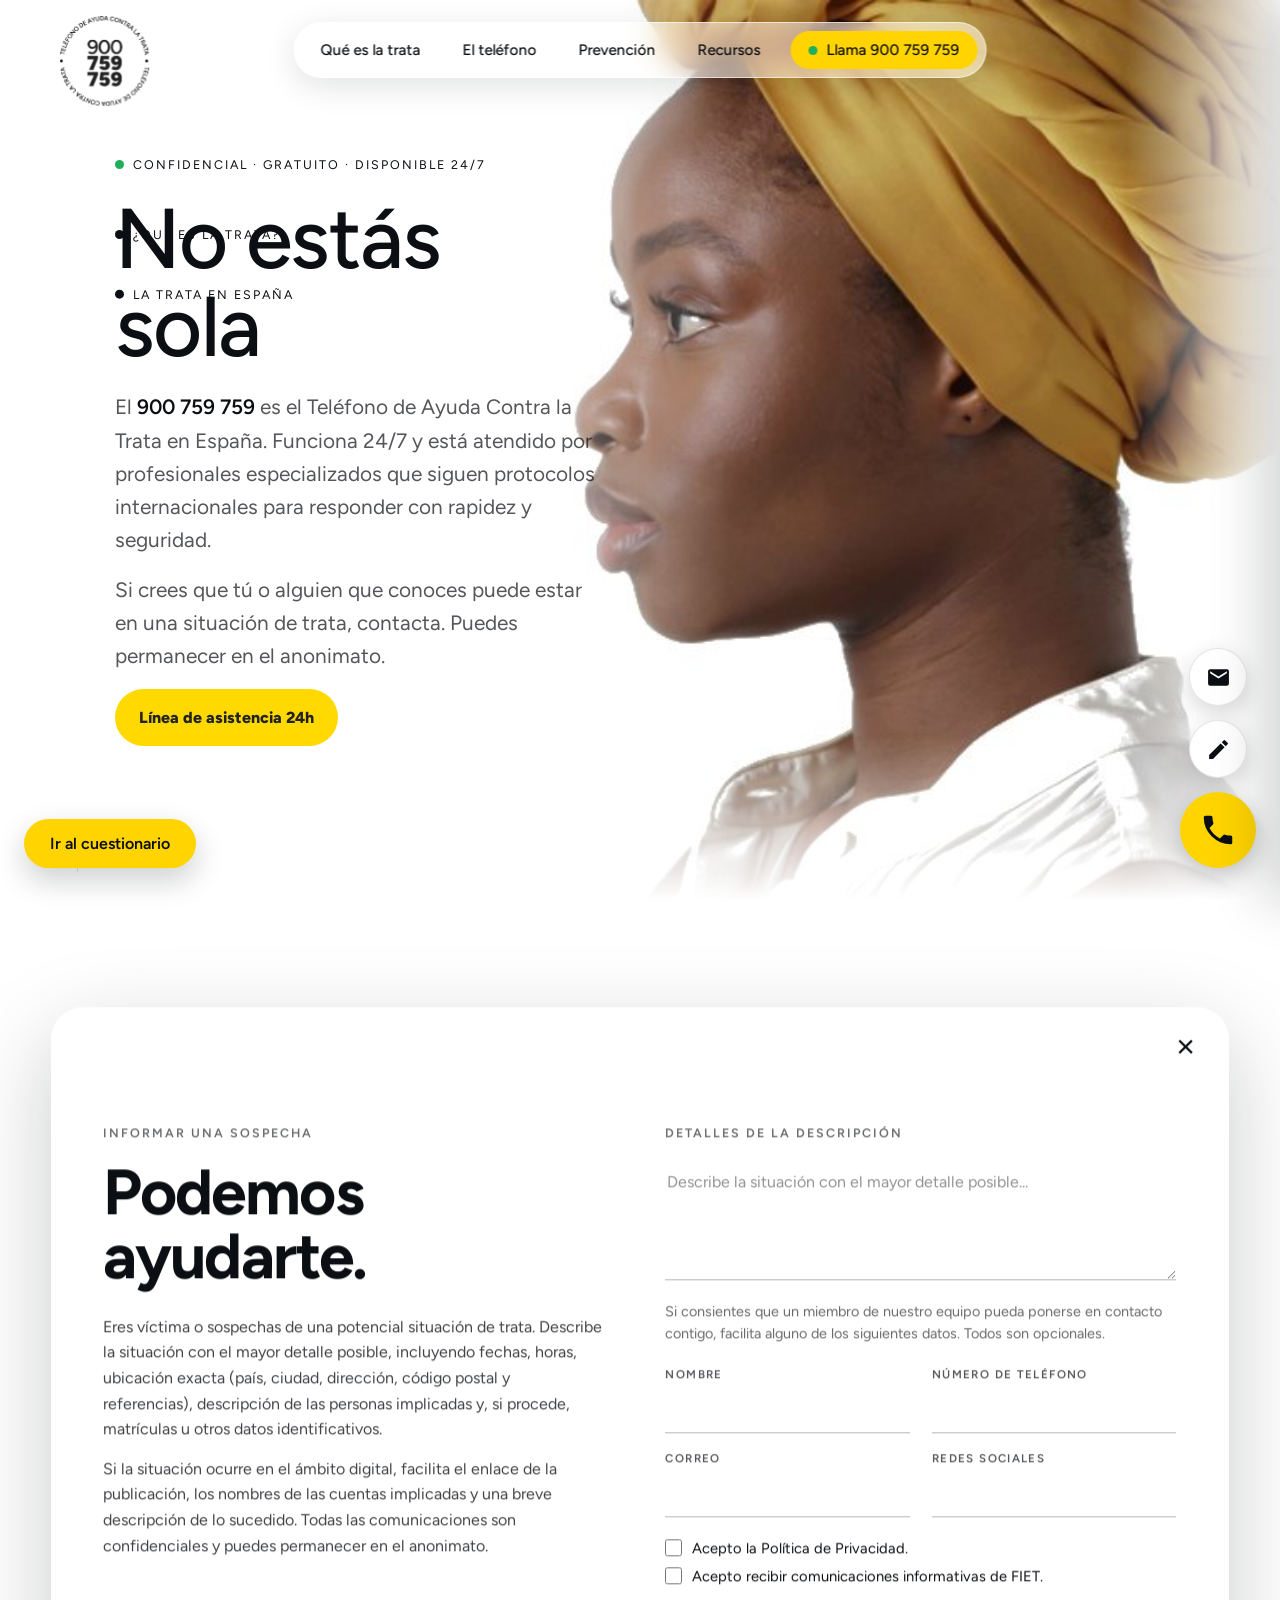
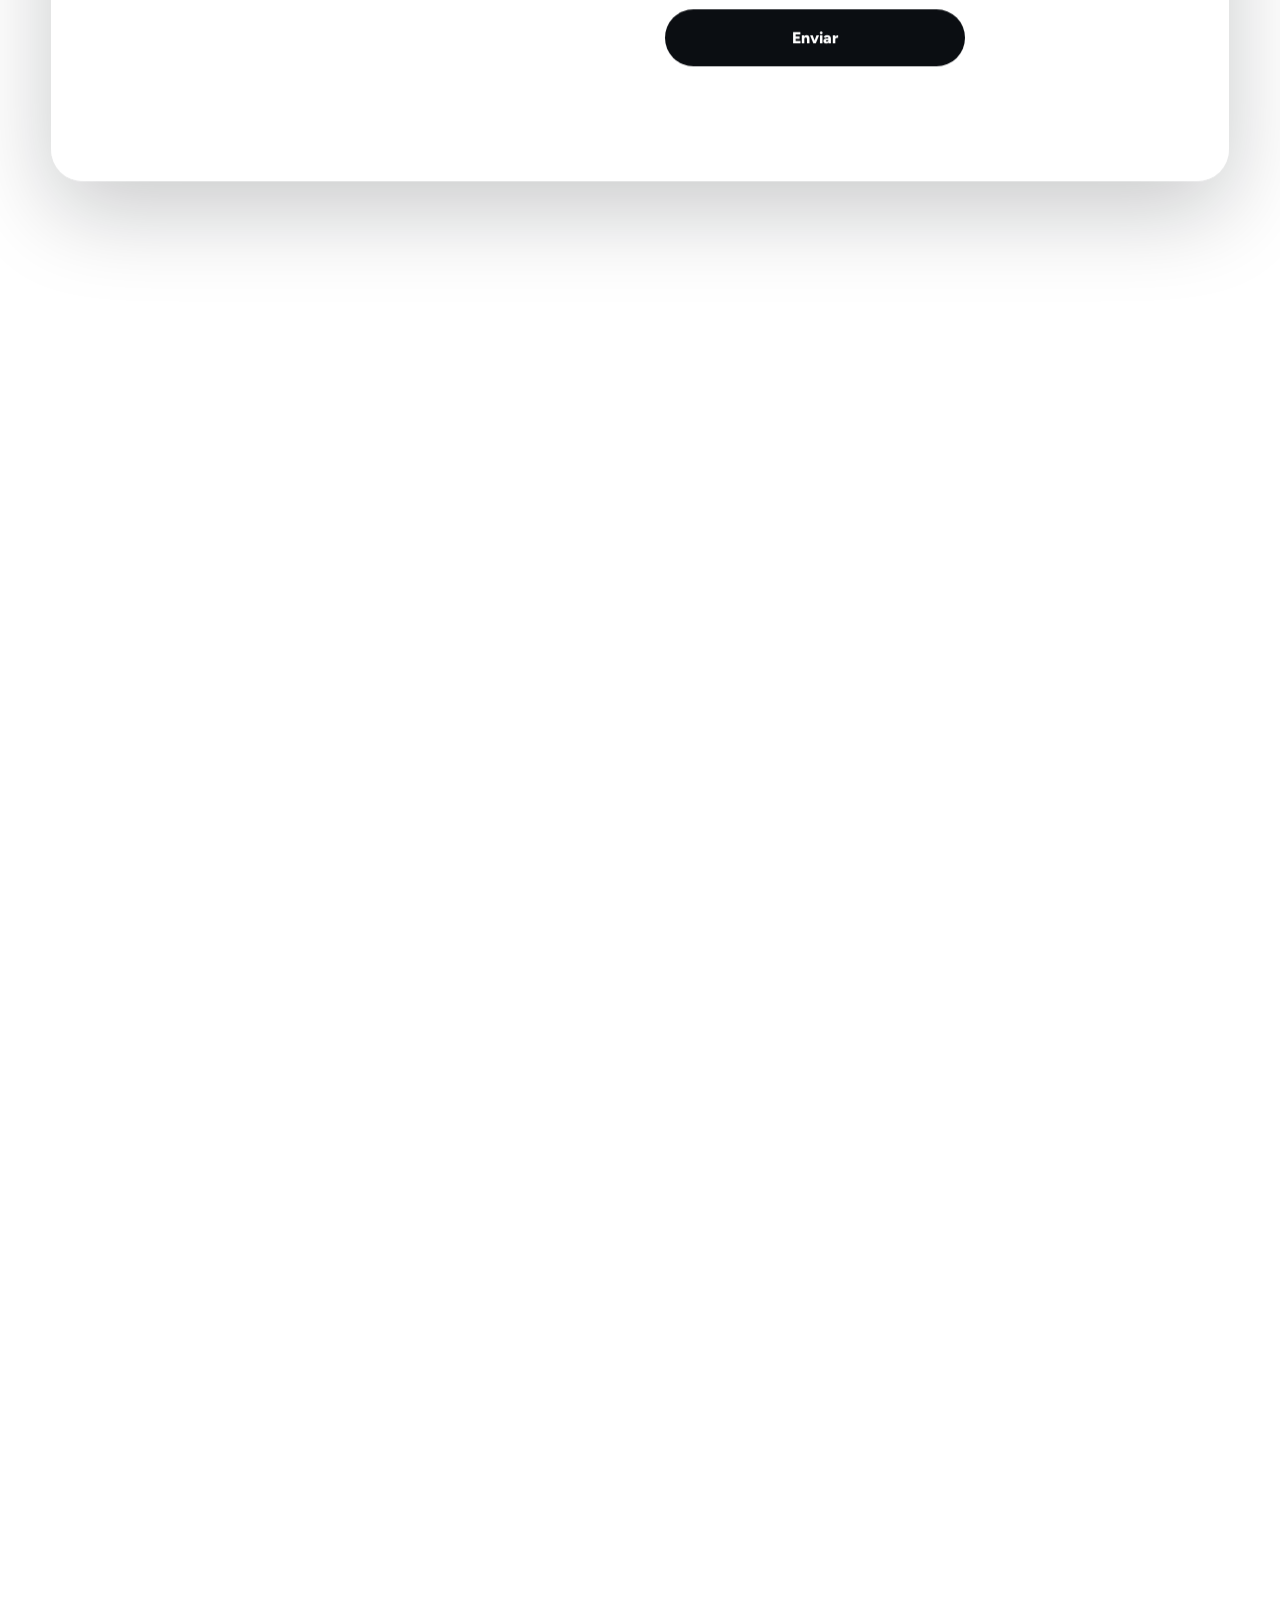
==== index.html @ 6631db6b "Añadir logo en la esquina superior izquierda Logo fijo (logo.png) enlazando a la home, en index.html" ====
<!DOCTYPE html>
<html lang="es">
<head>
  <meta charset="UTF-8">
  <meta name="viewport" content="width=device-width, initial-scale=1, maximum-scale=5">
  <title>Fiet · Hero vídeo→mapa</title>
  <link rel="preconnect" href="https://fonts.googleapis.com">
  <link rel="preconnect" href="https://fonts.gstatic.com" crossorigin>
  <link href="https://fonts.googleapis.com/css2?family=Fraunces:ital,opsz,wght@0,9..144,400;0,9..144,500;1,9..144,400&family=Figtree:wght@400;500;600&display=swap" rel="stylesheet">
  <link rel="stylesheet" href="styles.css">
</head>
<body>
  <a class="site-logo" href="index.html" aria-label="FIET · Inicio"><img src="logo.png" alt="FIET"></a>
  <nav class="navbar">
    <a href="#que-es">Qué es la trata</a>
    <a href="telefono.html">El teléfono</a>
    <a href="#prevencion">Prevención</a>
    <a href="#recursos">Recursos</a>
    <a class="nav-call" href="tel:900759759" aria-label="Llamar al 900 759 759"><span class="live"></span>Llama 900 759 759</a>
  </nav>
  <section class="hero-track">
    <div class="stage">
      <canvas id="c" aria-hidden="true"></canvas>
      <div class="overlay">
        <div class="copy">
          <span class="eyebrow" id="eyebrow"><span class="dot"></span>¿Qué es la trata?</span>
          <p class="para" id="para" style="opacity:0">La trata de personas Es un delito que consiste en la captación, traslado y explotación de personas mediante engaño, abuso de vulnerabilidad o violencia, con fines como la explotación sexual, laboral u otras formas de explotación.</p>
        </div>
        <div class="copy2" id="copy2">
          <span class="eyebrow" id="eyebrow2"><span class="dot"></span>La trata en España</span>
          <h2 class="para" id="para2" style="opacity:0">España es un país de origen, tránsito y destino de la trata de seres humanos.</h2>
          <div class="copy2-body" id="copy2body" style="opacity:0">
            <p>Se han detectado casos en todas las comunidades autónomas y, además, el país se sitúa entre los mayores consumidores de prostitución del mundo.</p>
          </div>
        </div>
        <div class="intro" id="intro">
          <span class="tag"><span class="dot"></span>Confidencial · Gratuito · Disponible 24/7</span>
          <h2>No estás sola</h2>
          <p>El <strong>900 759 759</strong> es el Teléfono de Ayuda Contra la Trata en España. Funciona 24/7 y está atendido por profesionales especializados que siguen protocolos internacionales para responder con rapidez y seguridad.</p>
          <p>Si crees que tú o alguien que conoces puede estar en una situación de trata, contacta. Puedes permanecer en el anonimato.</p>
          <a href="tel:+34900759759" class="btn-hero">Línea de asistencia 24h</a>
        </div>
        <div class="quiz" id="quiz">
          <span class="tag"><span class="dot"></span>Autoevaluación confidencial</span>
          <h2>¿Podrías estar en una situación de trata?</h2>
          <p>Responde a estas preguntas para identificar posibles señales de alerta. El resultado es orientativo y no sustituye el asesoramiento profesional.</p>
          <a href="#cuestionario" class="btn-hero" id="openQuiz">Ir al cuestionario</a>
        </div>
        <div class="orb-cover" id="orbCover"></div>
        <div class="elements" id="elements">
          <span class="eyebrow" id="eyebrow3"><span class="dot"></span>Los tres elementos del delito</span>
          <h2 class="para el-title" id="eltitle">La existencia de estos tres elementos constituye el delito de trata.</h2>
          <div class="el-cards">
            <article class="el-card"><h3>La acción</h3><p>Captación, transporte, traslado, acogida o recepción de personas.</p></article>
            <article class="el-card"><h3>Los medios</h3><p>Engaño, abuso de una situación de vulnerabilidad, coacción o violencia.</p></article>
            <article class="el-card"><h3>El fin</h3><p>La explotación de la persona para obtener un beneficio económico.</p></article>
          </div>
        </div>
        <div class="caras" id="caras">
          <h2 class="caras-title">La trata tiene muchas caras</h2>
          <div class="cara-cards">
            <article class="cara-card"><h4>Explotación sexual</h4></article>
            <article class="cara-card"><h4>Explotación laboral</h4></article>
            <article class="cara-card"><h4>Mendicidad forzada</h4></article>
            <article class="cara-card"><h4>Matrimonio forzado</h4></article>
            <article class="cara-card"><h4>Criminalidad forzada</h4></article>
            <article class="cara-card"><h4>Servidumbre doméstica</h4></article>
            <article class="cara-card"><h4>Extracción de órganos</h4></article>
            <article class="cara-card"><h4>Explotación agrícola</h4></article>
            <article class="cara-card"><h4>Trata de menores</h4></article>
          </div>
        </div>
      </div>
      <div class="hint" id="hint"><span class="bar"></span>Desplázate</div>
    </div>
  </section>

  <!-- Sección "Informar una sospecha": entra deslizando desde abajo sobre la anterior -->
  <section class="report" id="report">
    <button class="report-close" id="reportClose" type="button" aria-label="Cerrar">&times;</button>
    <div class="report-inner">
      <div class="report-left">
        <span class="tag">Informar una sospecha</span>
        <h2>Podemos ayudarte.</h2>
        <p>Eres víctima o sospechas de una potencial situación de trata. Describe la situación con el mayor detalle posible, incluyendo fechas, horas, ubicación exacta (país, ciudad, dirección, código postal y referencias), descripción de las personas implicadas y, si procede, matrículas u otros datos identificativos.</p>
        <p>Si la situación ocurre en el ámbito digital, facilita el enlace de la publicación, los nombres de las cuentas implicadas y una breve descripción de lo sucedido. Todas las comunicaciones son confidenciales y puedes permanecer en el anonimato.</p>
      </div>
      <div class="report-right">
        <form id="reportForm" novalidate>
          <span class="tag">Detalles de la descripción</span>
          <textarea name="descripcion" rows="5" placeholder="Describe la situación con el mayor detalle posible..."></textarea>
          <p class="report-note">Si consientes que un miembro de nuestro equipo pueda ponerse en contacto contigo, facilita alguno de los siguientes datos. Todos son opcionales.</p>
          <div class="report-grid">
            <label>Nombre<input type="text" name="nombre" autocomplete="name"></label>
            <label>Número de teléfono<input type="tel" name="telefono" autocomplete="tel"></label>
            <label>Correo<input type="email" name="correo" autocomplete="email"></label>
            <label>Redes sociales<input type="text" name="redes"></label>
          </div>
          <label class="check"><input type="checkbox" name="privacidad"> Acepto la Política de Privacidad.</label>
          <label class="check"><input type="checkbox" name="comunicaciones"> Acepto recibir comunicaciones informativas de FIET.</label>
          <div class="report-submit">
            <button type="submit" class="btn-hero btn-dark">Enviar</button>
          </div>
        </form>
      </div>
    </div>
  </section>

  <script src="main.js"></script>

  <!-- Botones flotantes persistentes -->
  <a class="fab-quiz js-open-quiz" href="#cuestionario">Ir al cuestionario</a>
  <div class="fab-stack">
    <a class="fab-sec" href="mailto:informacion@fiet.ong?subject=Contacto%20-%20Tel%C3%A9fono%20contra%20la%20Trata" aria-label="Enviar un correo">
      <svg viewBox="0 0 24 24" fill="currentColor" aria-hidden="true"><path d="M20 4H4a2 2 0 0 0-2 2v12a2 2 0 0 0 2 2h16a2 2 0 0 0 2-2V6a2 2 0 0 0-2-2zm0 4-8 5-8-5V6l8 5 8-5v2z"/></svg>
    </a>
    <button class="fab-sec" id="fabForm" type="button" aria-label="Abrir formulario de contacto">
      <svg viewBox="0 0 24 24" fill="currentColor" aria-hidden="true"><path d="M3 17.25V21h3.75L17.81 9.94l-3.75-3.75L3 17.25zM20.71 7.04a1 1 0 0 0 0-1.41l-2.34-2.34a1 1 0 0 0-1.41 0l-1.83 1.83 3.75 3.75 1.83-1.83z"/></svg>
    </button>
    <a class="fab-call" href="tel:900759759" aria-label="Llamar al teléfono de ayuda">
      <svg viewBox="0 0 24 24" fill="currentColor" aria-hidden="true"><path d="M6.62 10.79a15.53 15.53 0 0 0 6.59 6.59l2.2-2.2a1 1 0 0 1 1.02-.24 11.36 11.36 0 0 0 3.57.57 1 1 0 0 1 1 1V20a1 1 0 0 1-1 1A17 17 0 0 1 3 4a1 1 0 0 1 1-1h3.5a1 1 0 0 1 1 1 11.36 11.36 0 0 0 .57 3.57 1 1 0 0 1-.24 1.02l-2.21 2.2z"/></svg>
    </a>
  </div>

  <!-- Cuestionario de autoevaluación (panel lateral) -->
  <div class="drawer-backdrop" id="quizBackdrop" hidden></div>
  <aside class="drawer" id="quizDrawer" aria-hidden="true" aria-label="Cuestionario de autoevaluación">
    <header class="drawer-top">
      <span class="tag"><span class="dot"></span>Autoevaluación confidencial</span>
      <button class="drawer-x" id="quizClose" type="button" aria-label="Cerrar cuestionario">&times;</button>
    </header>
    <h2 class="drawer-title">Evaluación del riesgo</h2>
    <p class="drawer-sub">Marca lo que corresponda a tu situación. El resultado es orientativo y confidencial; no sustituye el asesoramiento profesional.</p>
    <div class="quiz-list" id="quizList"></div>
    <button class="btn-result" id="quizResultBtn" type="button">Ver resultado →</button>
    <div class="quiz-result" id="quizResult" hidden></div>
  </aside>

  <script src="quiz.js"></script>
  <script src="report.js"></script>
</body>
</html>
---- styles.css ----
:root{ --bg:#FFFFFF; --fg:#0B0E12; --mist:rgba(11,14,18,.20);
    --font-display:"Figtree",system-ui,sans-serif; --font-body:"Figtree",system-ui,sans-serif; }
  *{box-sizing:border-box;margin:0;padding:0}
  body{background:var(--bg);color:var(--fg);font-family:var(--font-body);overflow-x:hidden}
  .hero-track{ position:relative; height:1600vh; }
  .stage{ position:sticky; top:0; height:100vh; overflow:hidden; }
  canvas{ position:absolute; inset:0; width:100%; height:100%; z-index:0; }
  .overlay{ position:absolute; inset:0; z-index:2; display:flex; align-items:center; justify-content:flex-start; padding-inline:clamp(80px,9vw,240px); pointer-events:none; }
  .copy{ max-width:46ch; }
  .eyebrow{ display:inline-flex; align-items:center; gap:9px; font-size:.78rem; letter-spacing:.16em; text-transform:uppercase; color:var(--fg); margin-bottom:22px; opacity:0; transition:opacity .5s; }
  .eyebrow.show{ opacity:1; }
  .eyebrow .dot{ width:9px; height:9px; border-radius:50%; background:var(--fg); }
  .para{ font-family:var(--font-display); font-weight:400; font-size:clamp(1.6rem,3.6vw,2.2rem); line-height:1.3; letter-spacing:-.01em; }
  .para .ch{ color:var(--mist); transition:color .18s ease; }
  .para .ch.lit{ color:var(--fg); }
  .hint{ position:absolute; left:clamp(32px,6vw,96px); bottom:26px; z-index:2; color:var(--mist); font-size:.78rem; letter-spacing:.18em; text-transform:uppercase; display:flex; align-items:center; gap:10px; transition:opacity .4s; }
  .hint .bar{ width:1px; height:34px; background:linear-gradient(var(--fg),transparent); animation:slide 1.8s ease-in-out infinite; }
  @keyframes slide{ 0%,100%{opacity:.3;transform:scaleY(.6)} 50%{opacity:1;transform:scaleY(1)} }
  .after{ min-height:60vh; display:grid; place-items:center; text-align:center; padding:80px 24px; }
  .after a{ display:inline-flex; gap:14px; align-items:center; text-decoration:none; color:var(--bg); background:var(--fg); padding:20px 30px; border-radius:16px; font-weight:600; font-size:1.15rem; }
  @media (prefers-reduced-motion:reduce){ .hint{display:none} .bar{animation:none} }
  .intro{ position:absolute; left:clamp(80px,9vw,240px); top:50%; transform:translateY(-50%); width:min(48ch, calc(100% - 2*clamp(80px,9vw,240px))); }
  .intro .tag{ display:inline-flex; align-items:center; gap:9px; font-size:.78rem; letter-spacing:.16em; text-transform:uppercase; color:var(--fg); margin-bottom:22px; }
  .intro .tag .dot{ width:9px; height:9px; border-radius:50%; background:#1Fae5a; }
  .intro h2{ font-family:var(--font-display); font-weight:500; font-size:clamp(2.9rem,6.9vw,5.3rem); line-height:1.04; letter-spacing:-.02em; margin-bottom:20px; }
  .intro p{ font-family:var(--font-body); font-size:clamp(1.15rem,1.8vw,1.3rem); line-height:1.6; color:rgba(11,14,18,.70); margin-bottom:16px; }
  .intro p strong{ color:var(--fg); font-weight:600; }
  /* Copy del paso intermedio (texto 2, junto al mapa de España) */
  .copy2{ position:absolute; left:clamp(80px,9vw,240px); top:50%; transform:translateY(-50%); max-width:44ch; }
  .copy2 h2.para{ font-weight:500; font-size:clamp(1.7rem,3.2vw,2.7rem); line-height:1.12; letter-spacing:-.015em; margin-bottom:20px; }
  .copy2-body{ max-width:42ch; }
  .copy2-body p{ font-family:var(--font-body); font-size:clamp(0.98rem,1.15vw,1.08rem); line-height:1.6; color:rgba(11,14,18,.72); margin-bottom:14px; }
  .copy2-body ul{ list-style:none; margin-top:6px; display:flex; flex-direction:column; gap:9px; }
  .copy2-body li{ font-family:var(--font-body); font-size:clamp(0.98rem,1.15vw,1.08rem); line-height:1.45; color:var(--fg); padding-left:18px; position:relative; }
  .copy2-body li::before{ content:""; position:absolute; left:0; top:.55em; width:6px; height:6px; border-radius:50%; background:#1FAE5A; }
  /* Sección "La trata tiene muchas caras": título arriba, 9 cards abajo (hover revela) */
  .caras{ position:absolute; inset:0; z-index:4; opacity:0; pointer-events:none; }
  .caras-title{ position:absolute; top:5vh; left:0; right:0; text-align:center; font-family:var(--font-display); font-weight:600; font-size:clamp(1.7rem,3.4vw,2.9rem); letter-spacing:-.02em; color:var(--fg); padding:0 24px; }
  .cara-cards{ position:absolute; top:15vh; left:50%; transform:translateX(-50%); width:min(92vw,1300px); display:flex; gap:8px; }
  .cara-card{ flex:1; min-width:0; background:rgba(255,255,255,.5); backdrop-filter:blur(10px) saturate(150%); -webkit-backdrop-filter:blur(10px) saturate(150%); border:1px solid rgba(11,14,18,.14); border-radius:14px; padding:14px 8px; text-align:center; cursor:pointer; box-shadow:0 8px 24px rgba(11,14,18,.10); transition:background .25s ease, border-color .25s ease, transform .25s ease; }
  .cara-card:hover{ background:rgba(255,255,255,.9); border-color:var(--fg); transform:translateY(-5px); }
  .cara-card h4{ font-family:var(--font-body); font-weight:600; font-size:clamp(.7rem,.85vw,.9rem); line-height:1.2; color:var(--fg); }
  @media (max-width:760px){ .cara-cards{ flex-wrap:wrap; justify-content:center; top:13vh; gap:6px; } .cara-card{ flex:0 0 30%; padding:10px 6px; } .caras-title{ top:5vh; } }

  /* Orbe amarillo que crece por encima del copy y lo tapa */
  .orb-cover{ position:absolute; border-radius:50%; background:#FFD400; z-index:2; pointer-events:none; display:none; }
  /* Bloque "Los tres elementos del delito" (sobre el orbe amarillo a pantalla completa) */
  .elements{ position:absolute; inset:0; z-index:3; display:flex; flex-direction:column; justify-content:center; align-items:center; text-align:center; padding:9vh clamp(24px,6vw,120px); opacity:0; pointer-events:none; }
  .elements .eyebrow{ color:#0B0E12; margin-bottom:18px; }
  .elements .eyebrow .dot{ background:#0B0E12; }
  .el-title.para{ font-weight:600; font-size:clamp(1.8rem,3.4vw,2.8rem); line-height:1.14; letter-spacing:-.02em; color:#0B0E12; max-width:22ch; margin:0 auto 44px; }
  .el-cards{ display:grid; grid-template-columns:repeat(3,1fr); gap:clamp(16px,2vw,28px); width:100%; max-width:1080px; }
  .el-card{ background:rgba(255,255,255,.92); border-radius:20px; padding:clamp(22px,2.2vw,34px); text-align:left; opacity:0; transform:translateY(28px); transition:opacity .55s ease, transform .55s ease; }
  .el-card.show{ opacity:1; transform:none; }
  .el-card h3{ font-family:var(--font-display); font-weight:600; font-size:clamp(1.2rem,1.7vw,1.55rem); margin-bottom:10px; color:#0B0E12; }
  .el-card p{ font-family:var(--font-body); font-size:clamp(.95rem,1.05vw,1.05rem); line-height:1.5; color:rgba(11,14,18,.72); }
  /* Copy del cuestionario (escena 2, columna derecha junto al vídeo reconstruido) */
  .quiz{ position:absolute; top:50%; right:clamp(56px,11vw,280px); transform:translateY(-50%); width:min(40ch, 42%); opacity:0; pointer-events:none; }
  .quiz .tag{ display:inline-flex; align-items:center; gap:9px; font-size:.78rem; letter-spacing:.16em; text-transform:uppercase; color:var(--fg); margin-bottom:22px; }
  .quiz .tag .dot{ width:9px; height:9px; border-radius:50%; background:#1FAE5A; }
  .quiz h2{ font-family:var(--font-display); font-weight:500; font-size:clamp(2rem,3.4vw,3.1rem); line-height:1.1; letter-spacing:-.02em; margin-bottom:20px; }
  .quiz p{ font-family:var(--font-body); font-size:clamp(1.05rem,1.5vw,1.2rem); line-height:1.6; color:rgba(11,14,18,.70); margin-bottom:26px; }

  /* ===== Panel lateral del cuestionario ===== */
  .drawer-backdrop{ position:fixed; inset:0; z-index:90; background:rgba(11,14,18,.38); backdrop-filter:blur(8px); -webkit-backdrop-filter:blur(8px); opacity:0; transition:opacity .35s ease; }
  .drawer-backdrop.open{ opacity:1; }
  .drawer{ position:fixed; top:0; right:0; z-index:100; height:100vh; width:min(560px,94vw); background:#FFFFFF; box-shadow:-18px 0 50px rgba(11,14,18,.18); padding:26px clamp(20px,3vw,34px) 34px; overflow-y:auto; transform:translateX(100%); transition:transform .42s cubic-bezier(0.22,1,0.36,1); font-family:var(--font-body); }
  .drawer.open{ transform:translateX(0); }
  .drawer-top{ display:flex; align-items:center; justify-content:space-between; margin-bottom:18px; }
  .drawer-top .tag{ display:inline-flex; align-items:center; gap:9px; font-size:.74rem; letter-spacing:.16em; text-transform:uppercase; color:var(--fg); }
  .drawer-top .tag .dot{ width:9px; height:9px; border-radius:50%; background:#1FAE5A; }
  .drawer-x{ border:0; background:transparent; font-size:2rem; line-height:1; color:var(--fg); cursor:pointer; padding:0 4px; border-radius:8px; transition:background .2s ease; }
  .drawer-x:hover{ background:rgba(11,14,18,.06); }
  .drawer-title{ font-family:var(--font-display); font-weight:500; font-size:clamp(1.5rem,3.4vw,2rem); line-height:1.12; letter-spacing:-.02em; margin-bottom:10px; }
  .drawer-sub{ font-size:.95rem; line-height:1.55; color:rgba(11,14,18,.62); margin-bottom:22px; }
  .quiz-list{ display:flex; flex-direction:column; gap:12px; }
  .q{ display:flex; align-items:center; gap:14px; background:#FBF7EC; border-radius:16px; padding:16px 18px; }
  .q-num{ font-weight:700; color:#C49A2E; font-size:.95rem; font-variant-numeric:tabular-nums; }
  .q-text{ flex:1; font-size:.96rem; line-height:1.4; color:var(--fg); }
  .q-opts{ display:flex; gap:8px; flex-shrink:0; }
  .opt{ border:1px solid #E7DFC9; background:#FFFFFF; color:var(--fg); font-family:inherit; font-size:.9rem; font-weight:500; padding:8px 16px; border-radius:10px; cursor:pointer; transition:background .15s ease, color .15s ease, border-color .15s ease; }
  .opt:hover{ border-color:#caa94f; }
  .opt[data-v="si"].sel{ background:#1FAE5A; border-color:#1FAE5A; color:#fff; }
  .opt[data-v="no"].sel{ background:var(--fg); border-color:var(--fg); color:#fff; }
  .btn-result{ margin-top:22px; width:100%; border:0; background:#FFD400; color:#0B0E12; font-family:inherit; font-weight:700; font-size:1.05rem; padding:16px 22px; border-radius:14px; cursor:pointer; transition:background .2s ease; }
  .btn-result:hover{ background:#F5C400; }
  .quiz-result{ margin-top:24px; padding:22px; border-radius:16px; background:#FBF7EC; }
  .risk-badge{ display:inline-block; color:#fff; font-weight:700; font-size:.78rem; letter-spacing:.06em; text-transform:uppercase; padding:6px 14px; border-radius:999px; margin-bottom:14px; }
  .quiz-result h3{ font-family:var(--font-display); font-weight:500; font-size:1.4rem; margin-bottom:10px; }
  .quiz-result p{ font-size:.96rem; line-height:1.6; color:rgba(11,14,18,.72); margin-bottom:16px; }
  .quiz-result .call{ display:inline-flex; align-items:center; gap:9px; background:#FFD400; color:#0B0E12; text-decoration:none; font-weight:700; padding:13px 20px; border-radius:12px; }
  .quiz-result .redo{ display:inline-block; margin-top:12px; background:none; border:0; color:rgba(11,14,18,.6); font-family:inherit; font-size:.9rem; text-decoration:underline; cursor:pointer; }
  @media (max-width:480px){ .q{ flex-wrap:wrap; } .q-opts{ width:100%; justify-content:flex-end; } }

  /* ===== Sección "Informar una sospecha" (entra deslizando desde abajo) ===== */
  .report{ position:fixed; inset:0; margin:auto; z-index:55; width:min(1180px,92vw); height:min(86vh,940px); border-radius:32px; background:rgba(255,255,255,.45); backdrop-filter:blur(26px) saturate(150%); -webkit-backdrop-filter:blur(26px) saturate(150%); border:1px solid rgba(255,255,255,.55); box-shadow:0 30px 90px rgba(11,14,18,.22); transform:translateY(122%); transition:transform .9s cubic-bezier(0.22,1,0.36,1); will-change:transform; overflow-y:auto; font-family:var(--font-body); }
  .report.show{ transform:translateY(0); }
  .report-inner{ min-height:100%; box-sizing:border-box; display:grid; grid-template-columns:1fr 1fr; gap:clamp(32px,4vw,64px); align-content:center; padding:clamp(32px,5vh,64px) clamp(28px,4vw,60px); }
  .report .tag{ display:inline-block; font-size:.78rem; letter-spacing:.16em; text-transform:uppercase; font-weight:600; color:rgba(11,14,18,.62); margin-bottom:20px; }
  .report-left h2{ font-family:var(--font-display); font-weight:700; font-size:clamp(2.6rem,5vw,4.2rem); line-height:1.0; letter-spacing:-.025em; margin-bottom:26px; color:var(--fg); }
  .report-left p{ font-size:clamp(1rem,1.15vw,1.1rem); line-height:1.6; color:rgba(11,14,18,.78); max-width:50ch; margin-bottom:14px; }
  .report-right textarea, .report-right input{ width:100%; box-sizing:border-box; font-family:var(--font-body); font-size:1rem; color:var(--fg); background:transparent; border:0; border-bottom:1px solid rgba(11,14,18,.30); border-radius:0; padding:12px 2px; transition:border-color .2s ease; }
  .report-right textarea{ min-height:120px; resize:vertical; margin-bottom:16px; }
  .report-right textarea::placeholder, .report-right input::placeholder{ color:rgba(11,14,18,.45); }
  .report-right textarea:focus, .report-right input:focus{ outline:none; border-bottom-color:var(--fg); }
  .report-note{ font-size:.9rem; line-height:1.55; color:rgba(11,14,18,.62); margin-bottom:22px; }
  .report-grid{ display:grid; grid-template-columns:1fr 1fr; gap:18px 22px; margin-bottom:22px; }
  .report-grid label{ display:flex; flex-direction:column; gap:8px; font-size:.72rem; letter-spacing:.12em; text-transform:uppercase; font-weight:600; color:rgba(11,14,18,.7); }
  .report .check{ display:flex; align-items:center; gap:10px; font-size:.92rem; color:var(--fg); margin-bottom:10px; }
  .report .check input{ width:17px; height:17px; accent-color:var(--fg); }
  .report-submit{ display:flex; align-items:center; gap:20px; margin-top:24px; }
  .report-submit .btn-hero{ min-width:300px; justify-content:center; }
  .report-conf{ font-size:.75rem; letter-spacing:.14em; text-transform:uppercase; color:rgba(11,14,18,.55); }
  .report-thanks h3{ font-family:var(--font-display); font-weight:700; font-size:clamp(1.6rem,3vw,2.2rem); margin-bottom:12px; color:var(--fg); }
  .report-thanks p{ font-size:1rem; line-height:1.6; color:rgba(11,14,18,.75); max-width:48ch; }
  /* botón blanco que conserva la transición radial de .btn-hero */
  .btn-hero.btn-white{ background-color:#FFFFFF; color:#0B0E12; }
  .btn-hero.btn-white::before{ background:#0B0E12; }
  .btn-hero.btn-white:hover{ color:#FFFFFF; }
  /* botón oscuro para la tarjeta glass, conserva la transición radial */
  .btn-hero.btn-dark{ background-color:#0B0E12; color:#FFFFFF; }
  .btn-hero.btn-dark::before{ background:#3a3a3a; }
  .btn-hero.btn-dark:hover{ color:#FFFFFF; }
  @media (max-width:860px){ .report-inner{ grid-template-columns:1fr; } .report-grid{ grid-template-columns:1fr; } }

  .btn-hero {
    position: relative;
    display: inline-flex;
    align-items: center;
    justify-content: center;
    gap: 0.5rem;
    padding: 1.2rem 1.5rem;
    border: 0;
    border-radius: 2.5rem;
    font-weight: 800;
    font-size: inherit;
    line-height: 1.2;
    font-family: inherit;
    text-decoration: none;
    cursor: pointer;
    color: #232323;
    background-color: #FFD900;
    overflow: hidden;          /* recorta el círculo dentro del botón */
    pointer-events: auto;   /* 👈 reactiva el hover dentro del overlay */
    isolation: isolate;
    transition: color 1.15s cubic-bezier(0.55, 0, 0.1, 1);
  }

  /* Círculo que se expande desde el centro */
  .btn-hero::before {
    content: "";
    position: absolute;
    inset: 0;
    margin: auto;
    width: 0;
    aspect-ratio: 1;        /* 👈 círculo real (alto = ancho) */
    border-radius: 50%;
    background: #232323;
    z-index: -1;
    transition: width 1.15s cubic-bezier(0.55, 0, 0.1, 1);
  }

  .btn-hero:hover { color: #FFD900; }
  .btn-hero:hover::before {
    width: 250%;
  }
  .fab-stack{ position:fixed; right:24px; bottom:32px; z-index:58; display:flex; flex-direction:column; align-items:center; gap:14px; }
  .fab-call{ width:76px; height:76px; border-radius:50%; background:#FFD400; color:#0B0E12; display:flex; align-items:center; justify-content:center; box-shadow:0 8px 24px rgba(0,0,0,.22); transition:transform .2s ease, box-shadow .2s ease; }
  .fab-call:hover{ transform:translateY(-3px) scale(1.05); box-shadow:0 12px 30px rgba(0,0,0,.28); }
  .fab-call svg{ width:38px; height:38px; }
  .fab-sec{ width:58px; height:58px; border-radius:50%; background:#FFFFFF; color:#0B0E12; display:flex; align-items:center; justify-content:center; border:1px solid rgba(11,14,18,.10); box-shadow:0 8px 22px rgba(11,14,18,.16); cursor:pointer; transition:transform .2s ease, box-shadow .2s ease; }
  .fab-sec:hover{ transform:translateY(-3px) scale(1.06); box-shadow:0 12px 28px rgba(11,14,18,.22); }
  .fab-sec svg{ width:25px; height:25px; }
  .fab-quiz{ position:fixed; left:24px; bottom:32px; z-index:58; display:inline-flex; align-items:center; background:#FFD400; color:#0B0E12; font-family:var(--font-body); font-weight:600; font-size:1rem; padding:15px 26px; border-radius:999px; text-decoration:none; box-shadow:0 12px 30px rgba(11,14,18,.2); transition:transform .2s ease, box-shadow .2s ease; }
  .fab-quiz:hover{ transform:translateY(-3px); box-shadow:0 16px 36px rgba(11,14,18,.26); }
  .report-close{ position:absolute; top:18px; right:22px; z-index:2; width:40px; height:40px; border:0; background:transparent; font-size:2rem; line-height:1; color:var(--fg); cursor:pointer; border-radius:10px; transition:background .2s ease; }
  .report-close:hover{ background:rgba(11,14,18,.06); }
  .site-logo{ position:fixed; top:16px; left:60px; z-index:61; display:inline-flex; align-items:center; }
  .site-logo img{ height:90px; width:auto; display:block; }
  .navbar{ position:fixed; top:22px; left:50%; transform:translateX(-50%); z-index:60; display:flex; align-items:center; gap:6px; padding:8px; border-radius:999px; background:rgba(255,255,255,.55); backdrop-filter:blur(16px) saturate(160%); -webkit-backdrop-filter:blur(16px) saturate(160%); border:1px solid rgba(255,255,255,.6); box-shadow:0 8px 32px rgba(11,14,18,.12); }
  .navbar a{ font-family:var(--font-body); font-size:.95rem; font-weight:500; color:var(--fg); text-decoration:none; padding:10px 18px; border-radius:999px; white-space:nowrap; transition:background .2s ease, color .2s ease; }
  .navbar a:not(.nav-call):hover{ background:var(--fg); color:var(--bg); }
  .nav-call{ display:inline-flex; align-items:center; gap:9px; margin-left:6px; background:#FFD400; color:#0B0E12!important; font-weight:600; padding:10px 18px!important; border-radius:999px; }
  .nav-call .live{ width:9px; height:9px; border-radius:50%; background:#1FAE5A; box-shadow:0 0 0 0 rgba(31,174,90,.7); animation:livePulse 1.4s ease-out infinite; }
  @keyframes livePulse{ 0%{ box-shadow:0 0 0 0 rgba(31,174,90,.7); } 70%{ box-shadow:0 0 0 7px rgba(31,174,90,0); } 100%{ box-shadow:0 0 0 0 rgba(31,174,90,0); } }
  @media (max-width:560px){ .navbar{ gap:2px; padding:6px; } .navbar a{ font-size:.82rem; padding:8px 12px; } .site-logo{ top:14px; left:14px; } .site-logo img{ height:46px; } }

  /* ================= RESPONSIVE ================= */

  /* Tablet: reducir paddings grandes de los overlays */
  @media (max-width:1024px){
    .overlay{ padding-inline:clamp(36px,6vw,80px); }
    .intro{ left:clamp(36px,6vw,80px); width:min(48ch, calc(100% - 2*clamp(36px,6vw,80px))); }
    .quiz{ right:clamp(36px,6vw,80px); width:min(36ch,46%); }
  }

  /* Móvil (coincide con el umbral mobile<760 del canvas): texto apilado abajo */
  @media (max-width:760px){
    /* Hero escena 1 */
    .overlay{ align-items:flex-end; justify-content:flex-start; padding:0 22px 12vh; }
    .copy{ max-width:none; }
    .para{ font-size:clamp(1.35rem,5.6vw,2rem); line-height:1.25; }

    /* Intro "No estás sola" */
    .intro{ left:22px; right:22px; width:auto; top:auto; bottom:10vh; transform:none; }

    /* Bloque "tres elementos" en móvil */
    .el-cards{ grid-template-columns:1fr; gap:12px; max-width:460px; }
    .el-title.para{ font-size:clamp(1.5rem,6.4vw,2.1rem); margin-bottom:22px; }
    .elements{ padding:11vh 22px; justify-content:flex-start; overflow-y:auto; }
    /* Texto 2 (mapa de España) al pie en móvil */
    .copy2{ left:22px; right:22px; width:auto; max-width:none; top:auto; bottom:6vh; transform:none; }
    .copy2 h2.para{ font-size:clamp(1.8rem,8vw,2.6rem); margin-bottom:14px; }
    .copy2-body{ max-width:none; }
    .copy2-body p, .copy2-body li{ font-size:.92rem; }
    .intro h2{ font-size:clamp(2.3rem,11vw,3.4rem); margin-bottom:16px; }
    .intro p{ font-size:1.02rem; margin-bottom:14px; }
    .intro .btn-hero{ margin-top:6px; }

    /* Quiz copy escena 2: al pie, ancho completo */
    .quiz{ top:auto; bottom:7vh; left:22px; right:22px; width:auto; transform:none; }
    .quiz h2{ font-size:clamp(1.5rem,6.6vw,2.1rem); }
    .quiz p{ font-size:1rem; margin-bottom:18px; }

    /* Navbar: solo el botón de llamada (los enlaces son anclas provisionales) */
    .navbar{ gap:4px; padding:6px; max-width:calc(100vw - 24px); }
    .navbar a:not(.nav-call){ display:none; }
    .nav-call{ margin-left:0; }

    /* Formulario */
    .report{ width:94vw; height:90vh; border-radius:22px; }
    .report-inner{ align-content:start; }
    .report-left h2{ font-size:clamp(2.2rem,9vw,3rem); }
    .report-submit{ flex-direction:column; align-items:stretch; }
    .report-submit .btn-hero{ width:100%; min-width:0; }

    /* Botón flotante un poco más pequeño */
    .fab-stack{ right:16px; bottom:18px; gap:10px; }
    .fab-call{ width:60px; height:60px; }
    .fab-call svg{ width:28px; height:28px; }
    .fab-sec{ width:48px; height:48px; }
    .fab-sec svg{ width:21px; height:21px; }
    .fab-quiz{ left:16px; bottom:18px; padding:12px 18px; font-size:.85rem; }
  }

  /* Móvil pequeño */
  @media (max-width:430px){
    .drawer{ width:100vw; padding:22px 18px 30px; }
    .q{ flex-wrap:wrap; }
    .q-opts{ width:100%; justify-content:flex-end; }
    .report-grid{ gap:14px; }
    .intro h2{ font-size:2.3rem; }
  }
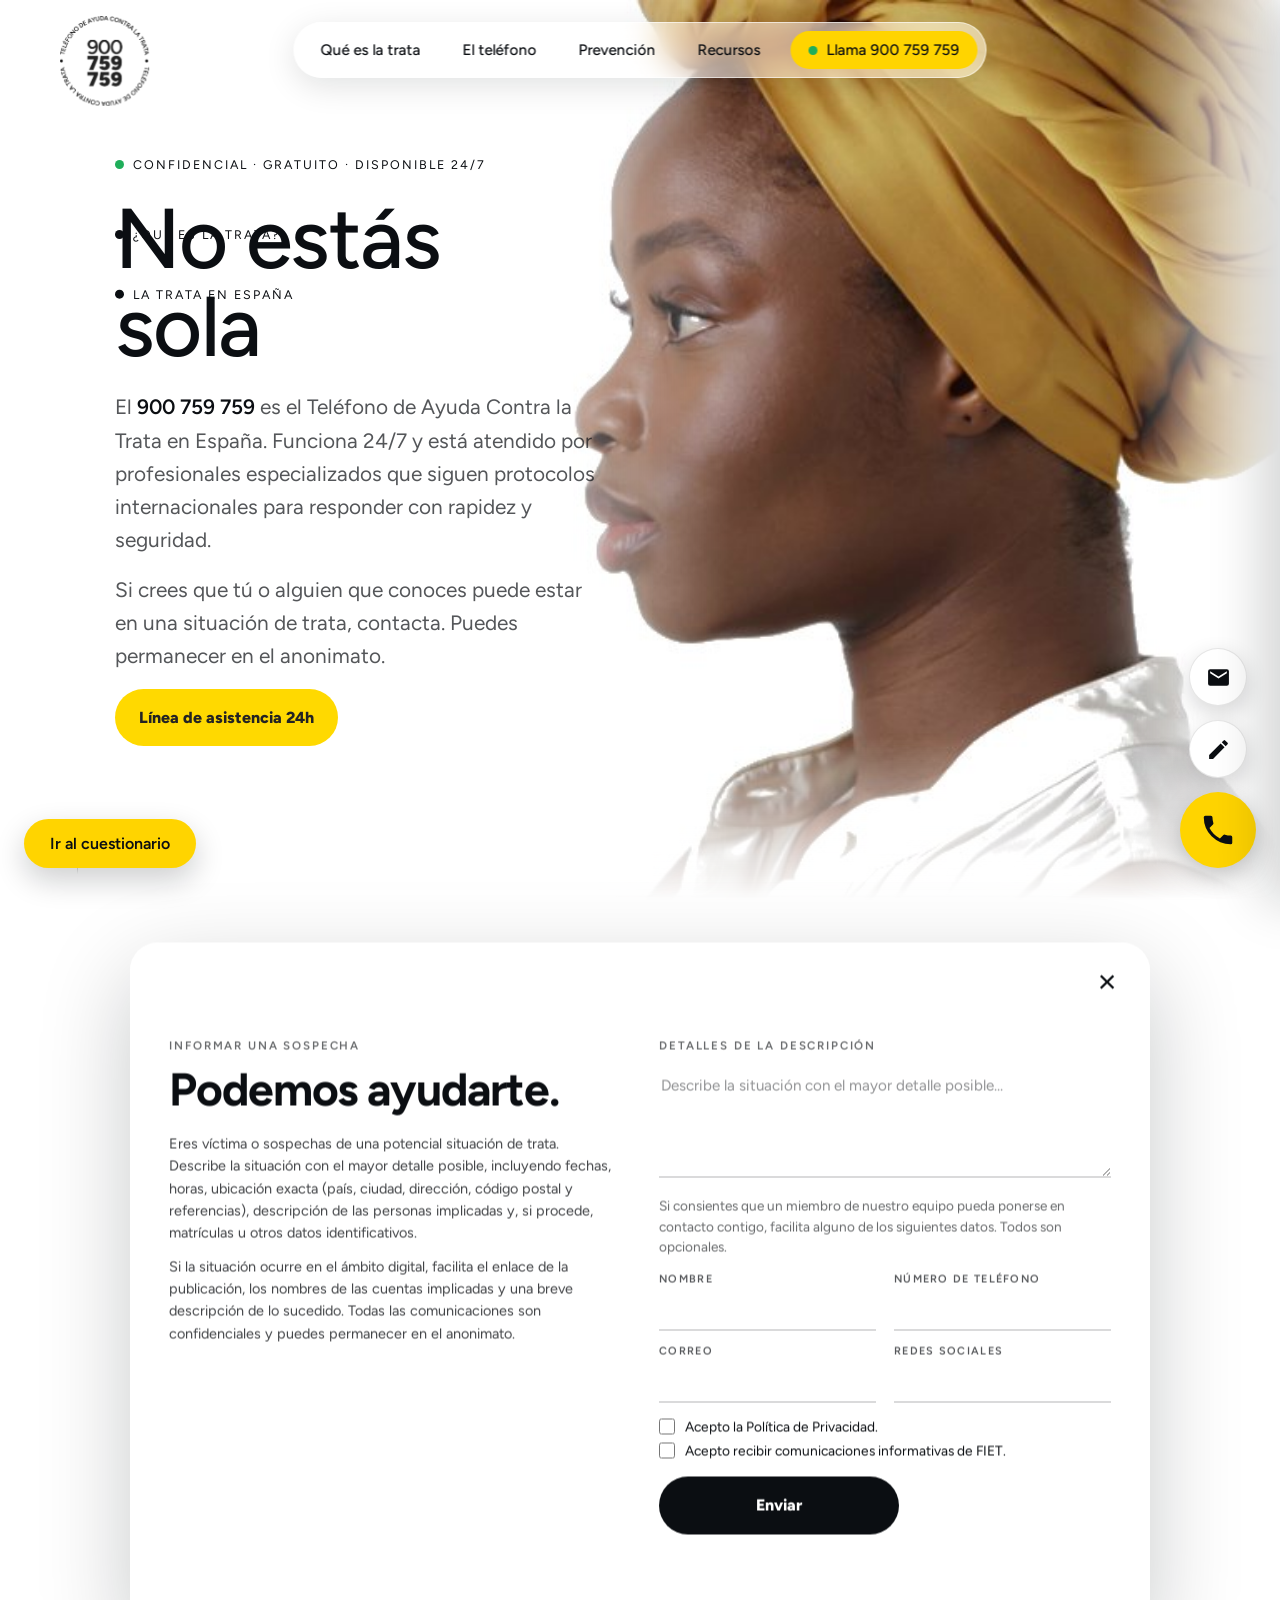
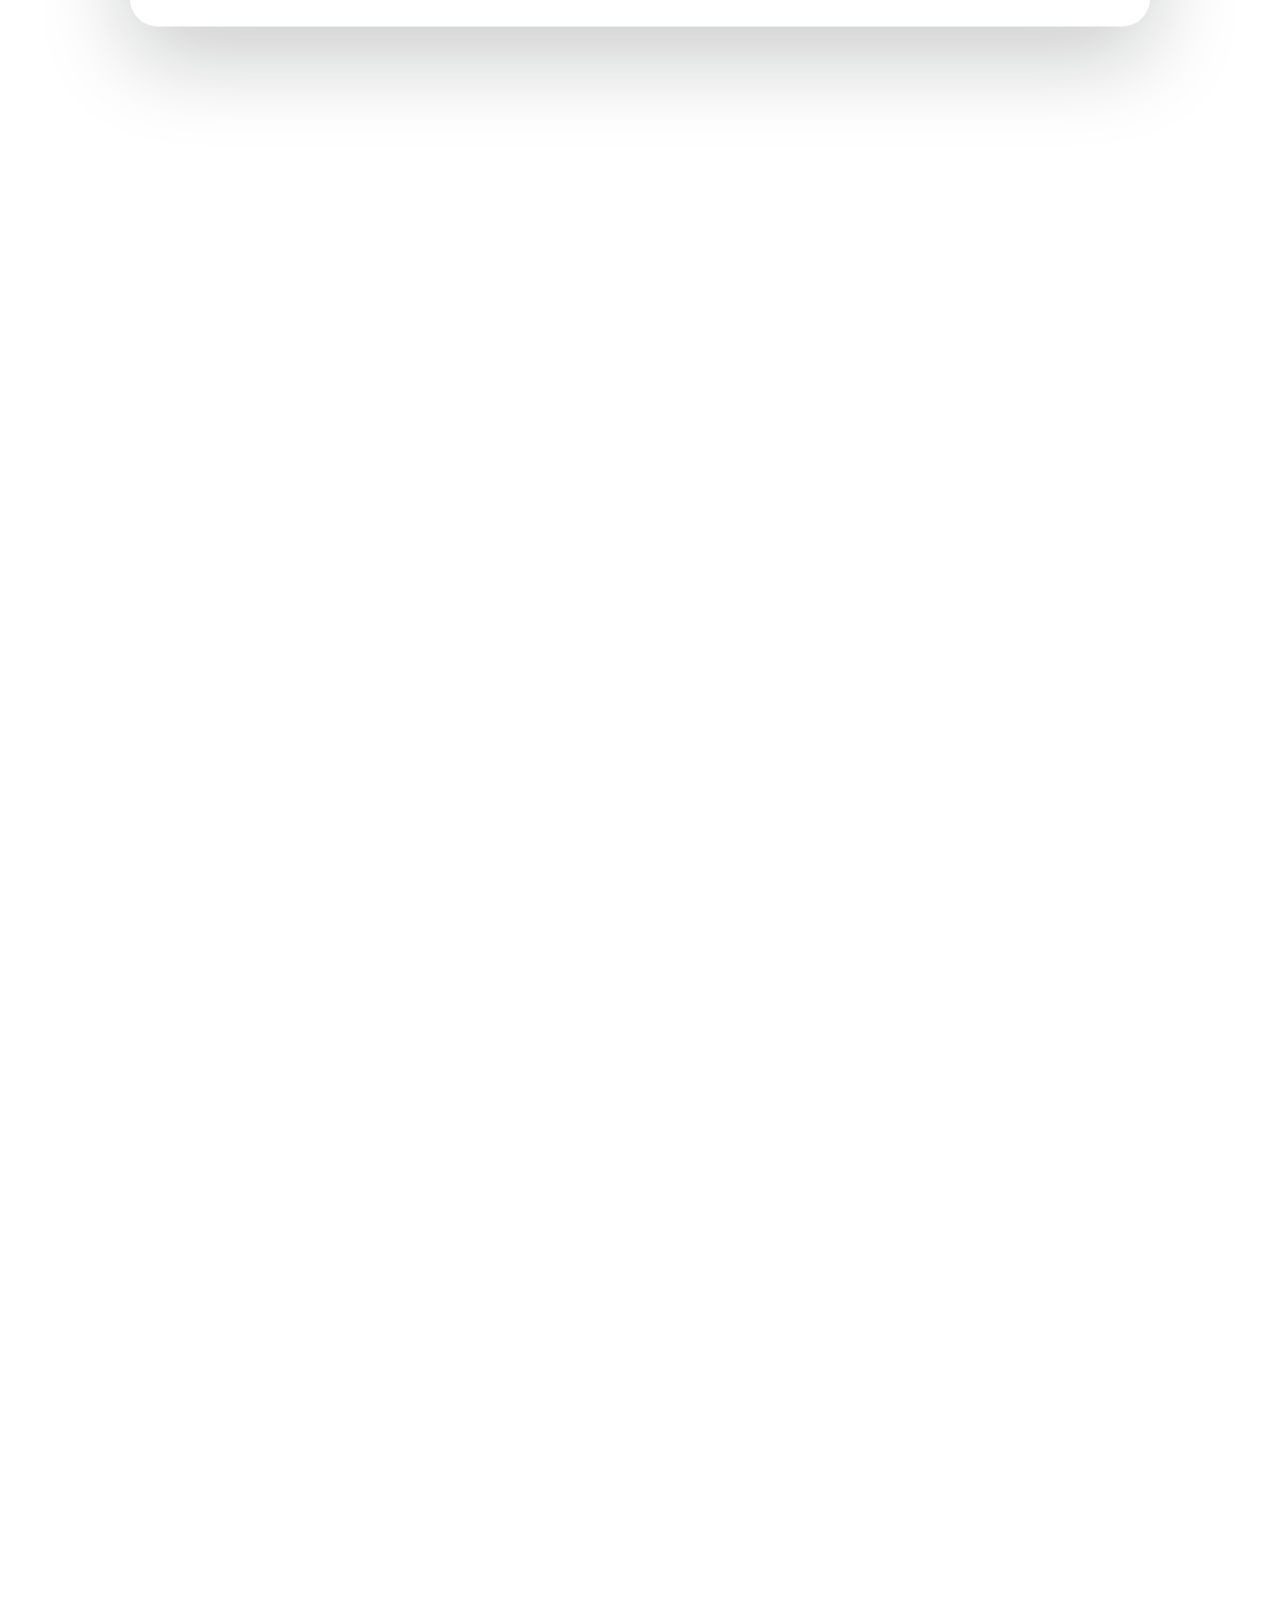
==== commit 0a74a5ba: "Página Prevención con acordeón de recomendaciones Nueva prevencion.html (fondo claro) con cabecera y" ====
--- a/index.html
+++ b/index.html
@@ -14,7 +14,7 @@
   <nav class="navbar">
     <a href="#que-es">Qué es la trata</a>
     <a href="telefono.html">El teléfono</a>
-    <a href="#prevencion">Prevención</a>
+    <a href="prevencion.html">Prevención</a>
     <a href="#recursos">Recursos</a>
     <a class="nav-call" href="tel:900759759" aria-label="Llamar al 900 759 759"><span class="live"></span>Llama 900 759 759</a>
   </nav>
--- a/styles.css
+++ b/styles.css
@@ -93,23 +93,23 @@
   @media (max-width:480px){ .q{ flex-wrap:wrap; } .q-opts{ width:100%; justify-content:flex-end; } }
 
   /* ===== Sección "Informar una sospecha" (entra deslizando desde abajo) ===== */
-  .report{ position:fixed; inset:0; margin:auto; z-index:55; width:min(1180px,92vw); height:min(86vh,940px); border-radius:32px; background:rgba(255,255,255,.45); backdrop-filter:blur(26px) saturate(150%); -webkit-backdrop-filter:blur(26px) saturate(150%); border:1px solid rgba(255,255,255,.55); box-shadow:0 30px 90px rgba(11,14,18,.22); transform:translateY(122%); transition:transform .9s cubic-bezier(0.22,1,0.36,1); will-change:transform; overflow-y:auto; font-family:var(--font-body); }
+  .report{ position:fixed; inset:0; margin:auto; z-index:55; width:min(1020px,88vw); height:min(76vh,780px); border-radius:28px; background:rgba(255,255,255,.45); backdrop-filter:blur(26px) saturate(150%); -webkit-backdrop-filter:blur(26px) saturate(150%); border:1px solid rgba(255,255,255,.55); box-shadow:0 30px 90px rgba(11,14,18,.22); transform:translateY(122%); transition:transform .9s cubic-bezier(0.22,1,0.36,1); will-change:transform; overflow-y:auto; font-family:var(--font-body); }
   .report.show{ transform:translateY(0); }
-  .report-inner{ min-height:100%; box-sizing:border-box; display:grid; grid-template-columns:1fr 1fr; gap:clamp(32px,4vw,64px); align-content:center; padding:clamp(32px,5vh,64px) clamp(28px,4vw,60px); }
-  .report .tag{ display:inline-block; font-size:.78rem; letter-spacing:.16em; text-transform:uppercase; font-weight:600; color:rgba(11,14,18,.62); margin-bottom:20px; }
-  .report-left h2{ font-family:var(--font-display); font-weight:700; font-size:clamp(2.6rem,5vw,4.2rem); line-height:1.0; letter-spacing:-.025em; margin-bottom:26px; color:var(--fg); }
-  .report-left p{ font-size:clamp(1rem,1.15vw,1.1rem); line-height:1.6; color:rgba(11,14,18,.78); max-width:50ch; margin-bottom:14px; }
-  .report-right textarea, .report-right input{ width:100%; box-sizing:border-box; font-family:var(--font-body); font-size:1rem; color:var(--fg); background:transparent; border:0; border-bottom:1px solid rgba(11,14,18,.30); border-radius:0; padding:12px 2px; transition:border-color .2s ease; }
-  .report-right textarea{ min-height:120px; resize:vertical; margin-bottom:16px; }
+  .report-inner{ min-height:100%; box-sizing:border-box; display:grid; grid-template-columns:1fr 1fr; gap:clamp(24px,3vw,44px); align-content:center; padding:clamp(24px,3.5vh,44px) clamp(24px,3vw,44px); }
+  .report .tag{ display:inline-block; font-size:.72rem; letter-spacing:.16em; text-transform:uppercase; font-weight:600; color:rgba(11,14,18,.62); margin-bottom:14px; }
+  .report-left h2{ font-family:var(--font-display); font-weight:700; font-size:clamp(2rem,3.6vw,3rem); line-height:1.04; letter-spacing:-.025em; margin-bottom:18px; color:var(--fg); }
+  .report-left p{ font-size:clamp(.9rem,1vw,1rem); line-height:1.55; color:rgba(11,14,18,.78); max-width:50ch; margin-bottom:11px; }
+  .report-right textarea, .report-right input{ width:100%; box-sizing:border-box; font-family:var(--font-body); font-size:.95rem; color:var(--fg); background:transparent; border:0; border-bottom:1px solid rgba(11,14,18,.30); border-radius:0; padding:10px 2px; transition:border-color .2s ease; }
+  .report-right textarea{ min-height:92px; resize:vertical; margin-bottom:14px; }
   .report-right textarea::placeholder, .report-right input::placeholder{ color:rgba(11,14,18,.45); }
   .report-right textarea:focus, .report-right input:focus{ outline:none; border-bottom-color:var(--fg); }
-  .report-note{ font-size:.9rem; line-height:1.55; color:rgba(11,14,18,.62); margin-bottom:22px; }
-  .report-grid{ display:grid; grid-template-columns:1fr 1fr; gap:18px 22px; margin-bottom:22px; }
-  .report-grid label{ display:flex; flex-direction:column; gap:8px; font-size:.72rem; letter-spacing:.12em; text-transform:uppercase; font-weight:600; color:rgba(11,14,18,.7); }
-  .report .check{ display:flex; align-items:center; gap:10px; font-size:.92rem; color:var(--fg); margin-bottom:10px; }
-  .report .check input{ width:17px; height:17px; accent-color:var(--fg); }
-  .report-submit{ display:flex; align-items:center; gap:20px; margin-top:24px; }
-  .report-submit .btn-hero{ min-width:300px; justify-content:center; }
+  .report-note{ font-size:.85rem; line-height:1.5; color:rgba(11,14,18,.62); margin-bottom:16px; }
+  .report-grid{ display:grid; grid-template-columns:1fr 1fr; gap:14px 18px; margin-bottom:16px; }
+  .report-grid label{ display:flex; flex-direction:column; gap:6px; font-size:.68rem; letter-spacing:.12em; text-transform:uppercase; font-weight:600; color:rgba(11,14,18,.7); }
+  .report .check{ display:flex; align-items:center; gap:10px; font-size:.86rem; color:var(--fg); margin-bottom:8px; }
+  .report .check input{ width:16px; height:16px; accent-color:var(--fg); }
+  .report-submit{ display:flex; align-items:center; gap:20px; margin-top:18px; }
+  .report-submit .btn-hero{ min-width:240px; justify-content:center; }
   .report-conf{ font-size:.75rem; letter-spacing:.14em; text-transform:uppercase; color:rgba(11,14,18,.55); }
   .report-thanks h3{ font-family:var(--font-display); font-weight:700; font-size:clamp(1.6rem,3vw,2.2rem); margin-bottom:12px; color:var(--fg); }
   .report-thanks p{ font-size:1rem; line-height:1.6; color:rgba(11,14,18,.75); max-width:48ch; }
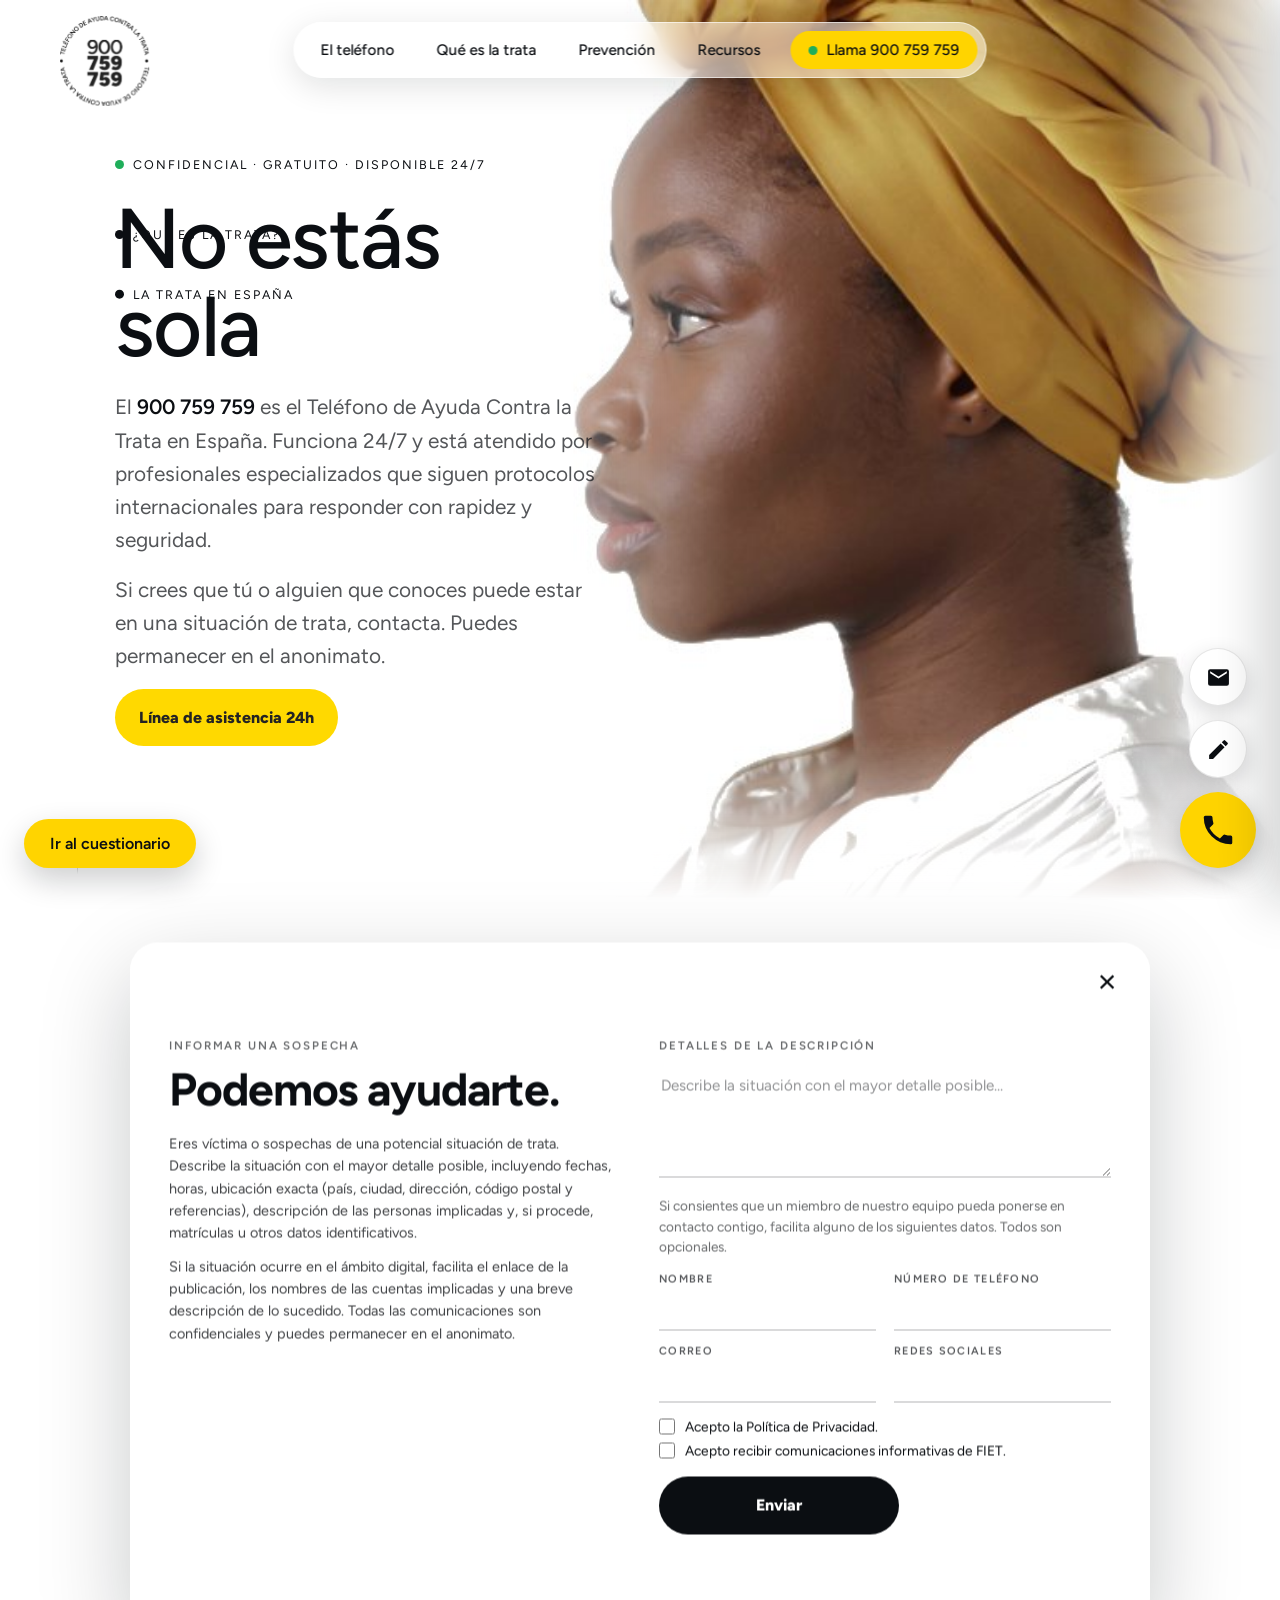
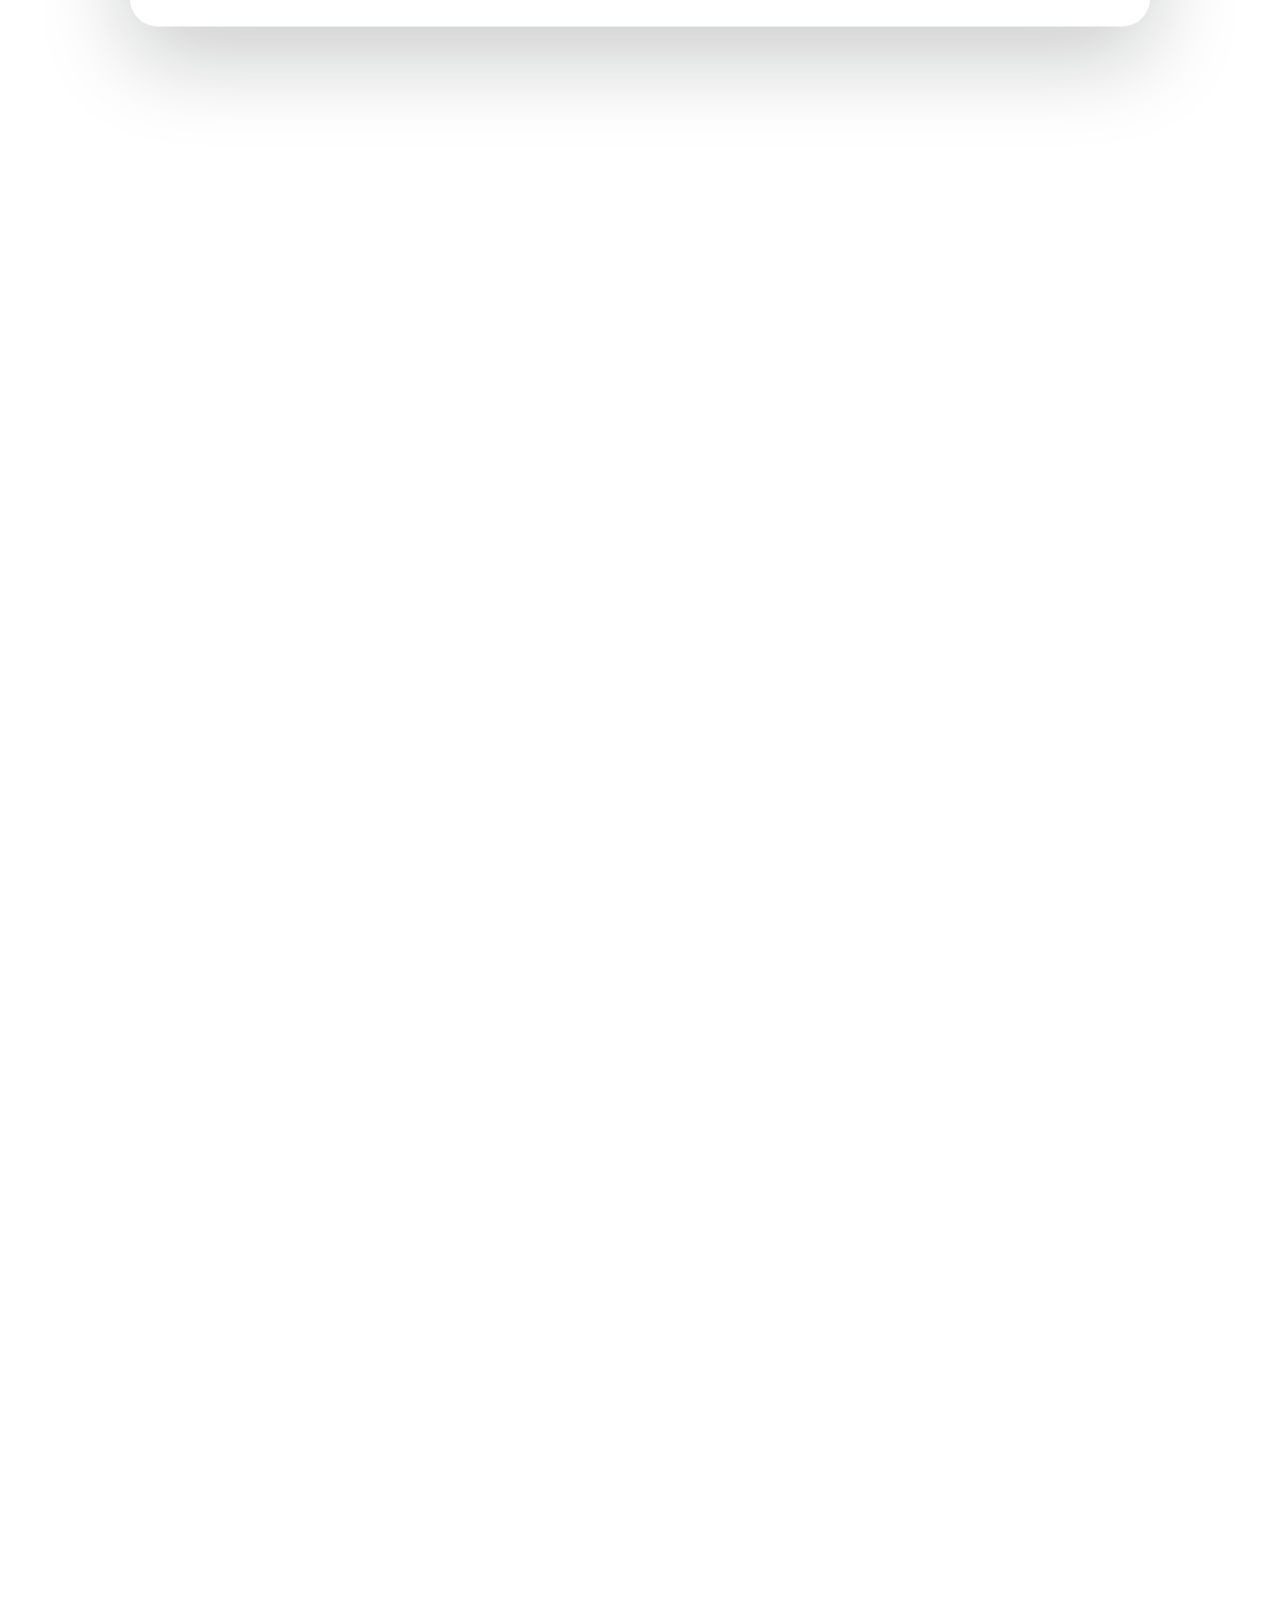
==== commit b6438b14: "El teléfono como página principal: menú y logo El logo del menú enlaza a telefono.html y "El teléfon" ====
--- a/index.html
+++ b/index.html
@@ -10,10 +10,10 @@
   <link rel="stylesheet" href="styles.css">
 </head>
 <body>
-  <a class="site-logo" href="index.html" aria-label="FIET · Inicio"><img src="logo.png" alt="FIET"></a>
+  <a class="site-logo" href="telefono.html" aria-label="FIET · Inicio"><img src="logo.png" alt="FIET"></a>
   <nav class="navbar">
+    <a href="telefono.html">El teléfono</a>
     <a href="#que-es">Qué es la trata</a>
-    <a href="telefono.html">El teléfono</a>
     <a href="prevencion.html">Prevención</a>
     <a href="#recursos">Recursos</a>
     <a class="nav-call" href="tel:900759759" aria-label="Llamar al 900 759 759"><span class="live"></span>Llama 900 759 759</a>
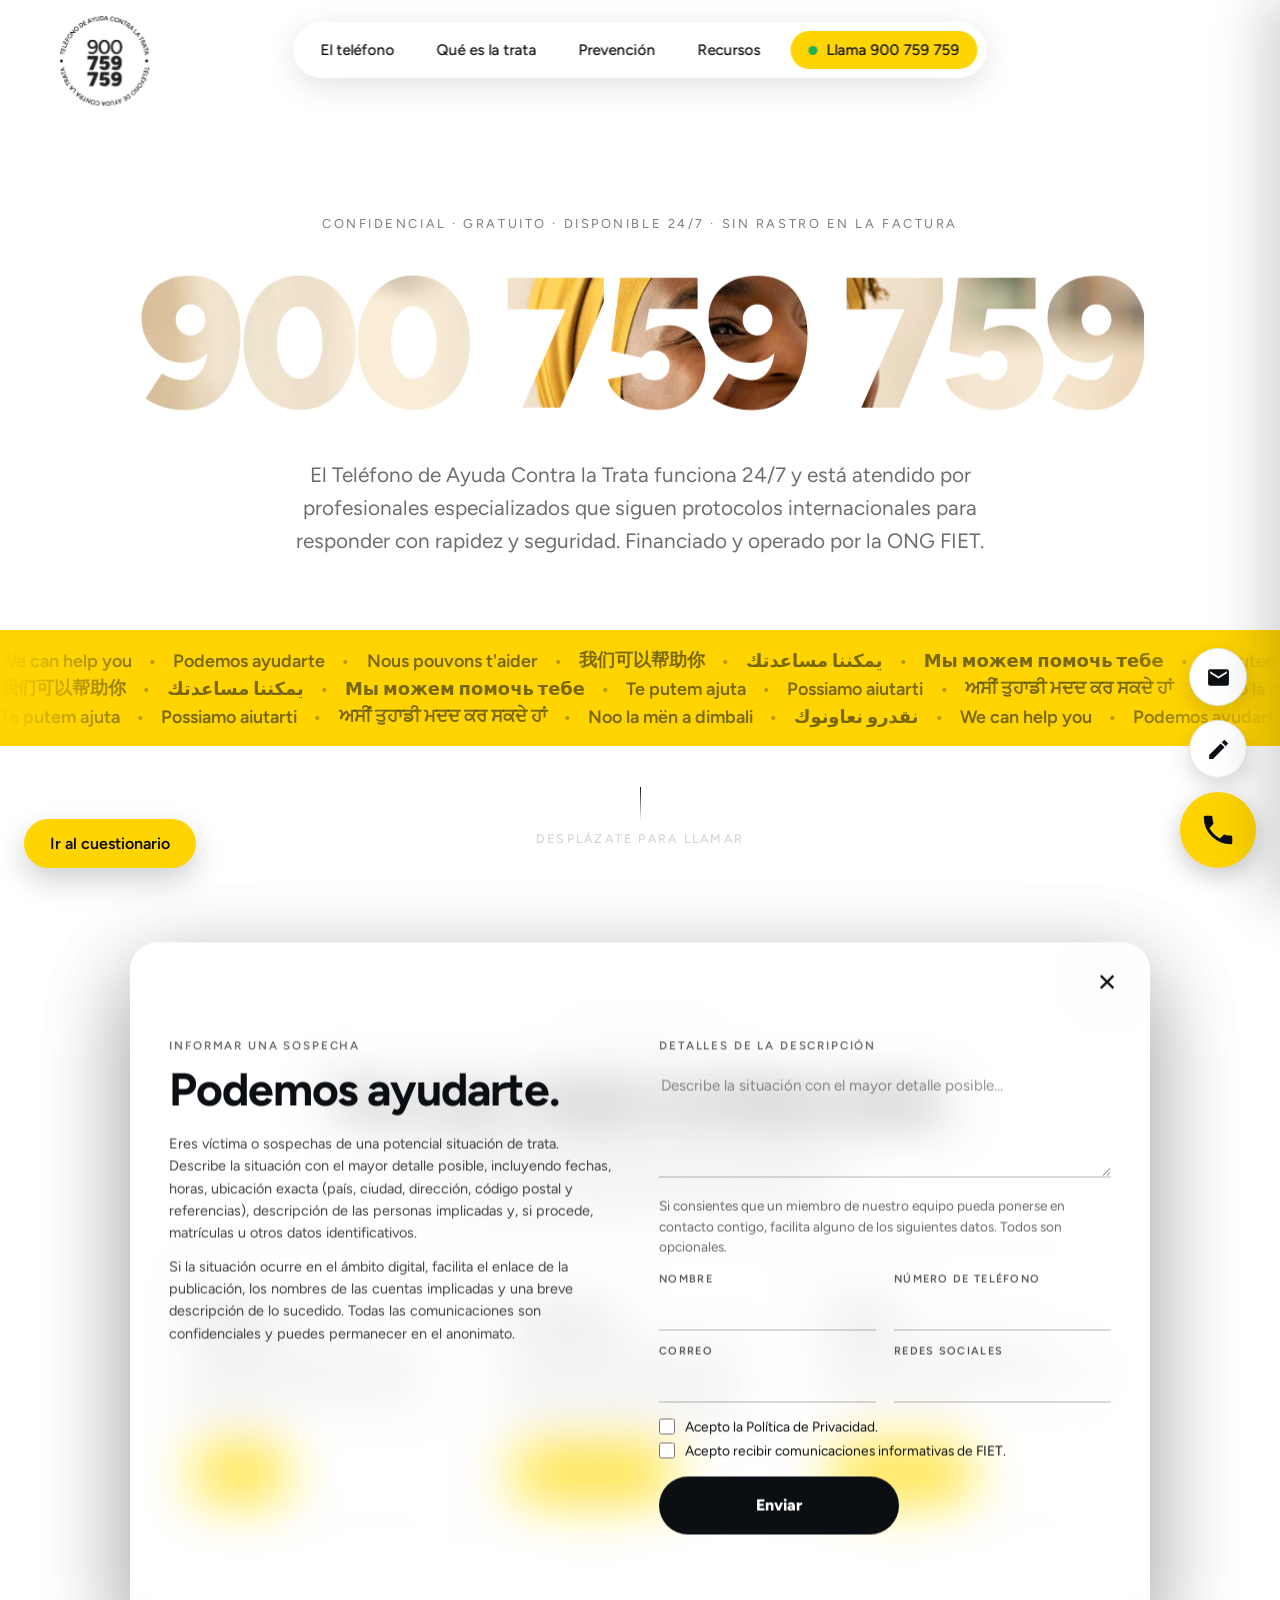
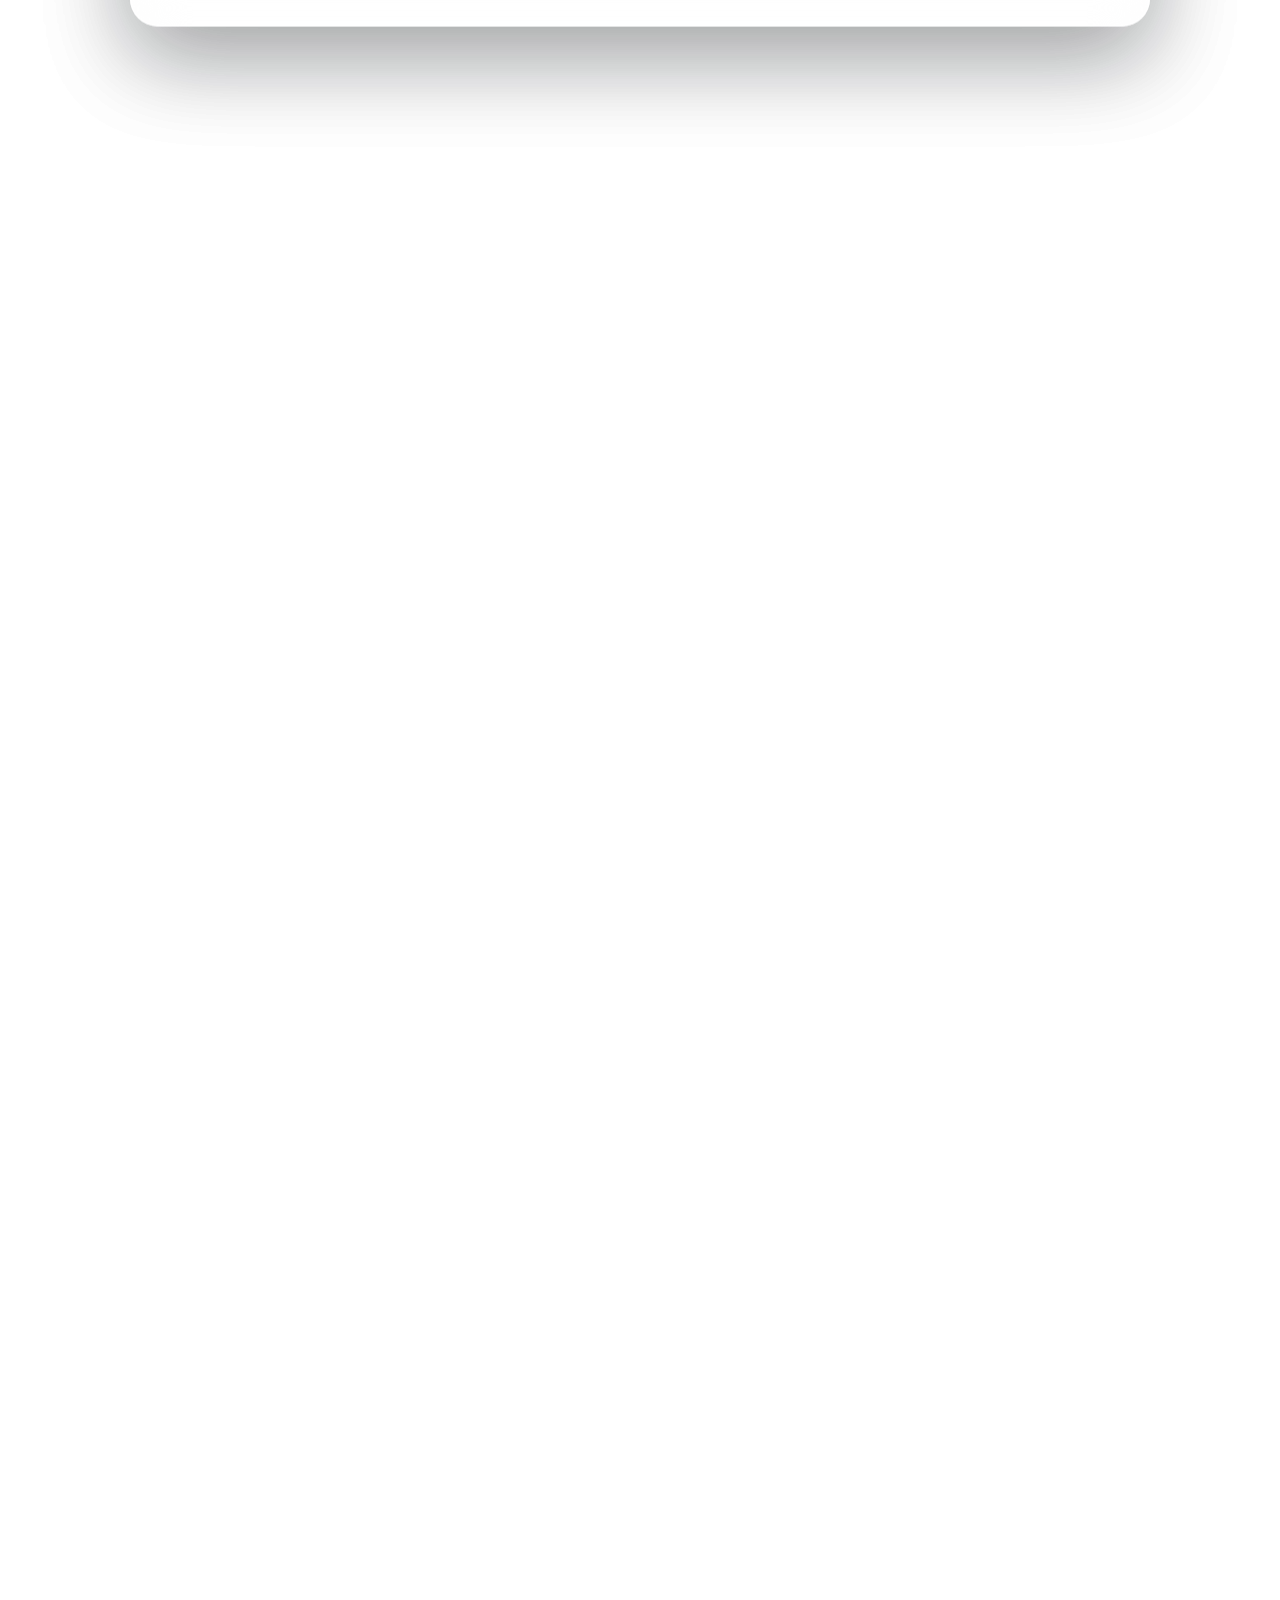
==== commit 47f79ee4: "Renombrar páginas: teléfono como index y qué es la trata aparte - telefono.html -> index.html (nueva" ====
--- a/index.html
+++ b/index.html
@@ -3,81 +3,319 @@
 <head>
   <meta charset="UTF-8">
   <meta name="viewport" content="width=device-width, initial-scale=1, maximum-scale=5">
-  <title>Fiet · Hero vídeo→mapa</title>
+  <title>Fiet · El teléfono</title>
   <link rel="preconnect" href="https://fonts.googleapis.com">
   <link rel="preconnect" href="https://fonts.gstatic.com" crossorigin>
-  <link href="https://fonts.googleapis.com/css2?family=Fraunces:ital,opsz,wght@0,9..144,400;0,9..144,500;1,9..144,400&family=Figtree:wght@400;500;600&display=swap" rel="stylesheet">
+  <link href="https://fonts.googleapis.com/css2?family=Figtree:wght@300;400;500;600;700;800;900&display=swap" rel="stylesheet">
   <link rel="stylesheet" href="styles.css">
+  <style>
+    /* ===== Página El teléfono ===== */
+    .tel-track{ position:relative; height:1600vh; background:var(--bg); }
+    .tel-stage{ position:sticky; top:0; height:100vh; overflow:hidden; display:grid; place-items:center; }
+
+    /* Número gigante con la imagen a través de los dígitos */
+    .tel-cover{ position:absolute; z-index:2; left:0; right:0; top:43%; transform:translateY(-50%); display:flex; flex-direction:column; align-items:center; text-align:center; padding:0 24px; }
+    .tel-number{ font-family:var(--font-body); font-weight:900;
+      font-size:clamp(3.5rem,14.5vw,15rem); line-height:.95; letter-spacing:-.04em; white-space:nowrap;
+      background:url(hero-poster.webp) 58% 33% / cover; -webkit-background-clip:text; background-clip:text; color:transparent;
+      will-change:transform,opacity; }
+    .tel-eyebrow{ font-size:.8rem; letter-spacing:.2em; text-transform:uppercase; color:rgba(11,14,18,.55); margin-bottom:clamp(16px,2.6vh,30px); will-change:opacity; }
+    .tel-sub{ width:min(720px,90vw); font-size:clamp(1.15rem,1.8vw,1.3rem); line-height:1.6; color:rgba(11,14,18,.6); margin-top:clamp(18px,3vh,34px); will-change:opacity; }
+    .tel-hint{ position:absolute; z-index:2; bottom:6vh; left:0; right:0; text-align:center;
+      font-size:.78rem; letter-spacing:.18em; text-transform:uppercase; color:var(--mist); display:flex;
+      flex-direction:column; align-items:center; gap:10px; will-change:opacity; }
+    .tel-hint .bar{ width:1px; height:34px; background:linear-gradient(var(--fg),transparent); animation:slide 1.8s ease-in-out infinite; }
+
+    /* Carruseles de idiomas (marquee infinito, direcciones alternas) */
+    .tel-marquees{ position:absolute; z-index:2; left:0; right:0; top:70vh; display:flex; flex-direction:column; gap:4px; background:#FFD400; padding:18px 0; will-change:opacity; }
+    .marquee{ overflow:hidden; -webkit-mask-image:linear-gradient(90deg,transparent,#000 12%,#000 88%,transparent); mask-image:linear-gradient(90deg,transparent,#000 12%,#000 88%,transparent); }
+    .marquee-track{ display:inline-flex; align-items:center; width:max-content; animation:mLeft 78s linear infinite; }
+    .marquee.rev .marquee-track{ animation-name:mRight; }
+    .marquee-track span{ font-family:var(--font-display); font-weight:600; font-size:clamp(.85rem,1.4vw,1.25rem); color:rgba(11,14,18,.55); white-space:nowrap; display:inline-flex; align-items:center; }
+    .marquee-track span::after{ content:"•"; margin:0 .9em; color:rgba(11,14,18,.3); }
+    @keyframes mLeft{ from{transform:translateX(0)} to{transform:translateX(-50%)} }
+    @keyframes mRight{ from{transform:translateX(-50%)} to{transform:translateX(0)} }
+    @media (prefers-reduced-motion:reduce){ .marquee-track{ animation:none } }
+
+    /* Barra de pasos (se rellena acompasada con los textos) */
+    .tel-steps{ position:absolute; z-index:2; bottom:11vh; left:50%; transform:translateX(-50%); width:min(72vw,1000px); opacity:0; will-change:opacity; }
+    .steps-track{ position:relative; height:3px; border-radius:3px; background:rgba(11,14,18,.12); }
+    .steps-fill{ position:absolute; left:0; top:0; height:100%; width:0; border-radius:3px; background:#FFD400; }
+    .steps-labels{ display:flex; justify-content:space-between; gap:16px; margin-top:16px; }
+    .steps-labels .step:last-child{ text-align:right; }
+    .steps-labels .step{ font-family:var(--font-body); font-weight:500; font-size:clamp(.82rem,1.1vw,1.05rem); color:rgba(11,14,18,.3); }
+    .steps-labels .num{ font-weight:700; }
+    @media (max-width:820px){ .tel-steps{ bottom:3vh; width:94vw; } .steps-labels{ gap:8px; } .steps-labels .step{ font-size:.72rem; } }
+
+    /* Píldora amarilla encima del móvil */
+    .tel-pill{ position:absolute; z-index:3; left:50%; top:50%; background:#FFD400; color:#0B0E12; font-family:var(--font-body); font-weight:600; font-size:1rem; padding:11px 22px; border-radius:999px; white-space:nowrap; box-shadow:0 12px 30px rgba(11,14,18,.2); opacity:0; will-change:transform,opacity; }
+
+    /* Título que aparece a la derecha cuando el móvil se va a la izquierda */
+    .tel-topic{ position:absolute; z-index:2; top:28vh; left:45vw; right:auto; width:min(54ch,52vw); text-align:left; opacity:0; will-change:opacity; }
+    .tel-topic-eye{ display:inline-flex; align-items:center; gap:10px; }
+    .tel-topic-eye .dot{ width:9px; height:9px; border-radius:50%; background:var(--fg); opacity:0; flex:0 0 auto; }
+    .tel-topic-label{ font-family:var(--font-display); font-weight:300; text-transform:uppercase; letter-spacing:.16em; line-height:1.15; color:var(--fg); white-space:nowrap; font-size:2.1rem; }
+    .tel-topic-paras{ position:relative; margin-top:24px; }
+    .tel-topic-paras .para{ position:absolute; top:0; left:0; right:0; opacity:0; }
+    @media (max-width:820px){ .tel-topic{ top:auto; bottom:8vh; left:0; right:0; width:auto; text-align:center; padding:0 24px; }
+      .tel-topic-eye{ justify-content:center; } }
+
+    /* Teléfono Android */
+    .tel-phone{ position:absolute; z-index:1; width:300px; height:620px; border-radius:44px; background:#0a0a0b;
+      padding:9px; box-shadow:0 50px 110px rgba(11,14,18,.35); opacity:0; will-change:transform,opacity; }
+    .tel-screen{ position:relative; width:100%; height:100%; border-radius:36px; overflow:hidden;
+      background:linear-gradient(165deg,#23262c 0%,#141519 60%,#0e0f12 100%); color:#fff; display:flex; flex-direction:column;
+      font-family:var(--font-body); }
+    .tel-screen .notch{ position:absolute; top:9px; left:50%; transform:translateX(-50%); width:14px; height:14px; border-radius:50%; background:#000; }
+    .statusbar{ display:flex; justify-content:space-between; align-items:center; padding:12px 22px 0; font-size:.72rem; color:#e6e8ec; font-weight:500; }
+    .statusbar .icons{ display:flex; gap:6px; align-items:center; }
+    .statusbar .icons svg{ width:15px; height:15px; }
+    .call-top{ flex:1; display:flex; flex-direction:column; align-items:center; justify-content:center; text-align:center; padding:0 24px; }
+    .call-label{ font-size:.82rem; color:#9aa0aa; margin-bottom:24px; letter-spacing:.04em; }
+    .avatar{ width:104px; height:104px; border-radius:50%; background:url(hero-poster.webp) 60% 28% / cover; position:relative; margin-bottom:22px; }
+    .avatar::after{ content:""; position:absolute; inset:-10px; border-radius:50%; border:2px solid rgba(31,174,90,.7); animation:ring 1.7s ease-out infinite; }
+    @keyframes ring{ 0%{transform:scale(1);opacity:.75} 100%{transform:scale(1.28);opacity:0} }
+    .call-name{ font-size:1.45rem; font-weight:600; line-height:1.2; }
+    .call-number{ font-size:1.02rem; color:#c8ccd4; margin-top:6px; letter-spacing:.02em; }
+    .call-status{ margin-top:16px; font-size:.98rem; color:#aeb4be; }
+    .call-status .dots span{ animation:blink 1.4s infinite both; }
+    .call-status .dots span:nth-child(2){ animation-delay:.2s } .call-status .dots span:nth-child(3){ animation-delay:.4s }
+    @keyframes blink{ 0%,70%,100%{opacity:.2} 35%{opacity:1} }
+    .call-controls{ padding:0 26px 44px; display:flex; flex-direction:column; align-items:center; gap:30px; }
+    .ctrl-row{ display:flex; gap:24px; }
+    .ctrl{ width:56px; height:56px; border-radius:50%; background:rgba(255,255,255,.1); border:0; color:#e6e8ec; display:grid; place-items:center; }
+    .ctrl svg{ width:24px; height:24px; }
+    .ctrl span{ position:absolute; }
+    .end-call{ width:64px; height:64px; border-radius:50%; background:#ea2b3c; border:0; display:grid; place-items:center; box-shadow:0 10px 24px rgba(234,43,60,.5); }
+    .end-call svg{ width:30px; height:30px; transform:rotate(135deg); fill:#fff; }
+
+
+    @media (max-width:560px){
+      .tel-phone{ width:270px; height:560px; }
+      .tel-number{ font-size:clamp(2.6rem,17vw,5rem); }
+      .navbar a:not(.nav-call){ display:none; }
+    }
+
+    /* Ventana emergente: 3 vías de contacto */
+    .report-vias{ display:flex; flex-direction:column; justify-content:center; }
+    .report-vias .report-left{ text-align:center; max-width:640px; margin:0 auto 0; }
+    .report-vias .report-left p{ margin-left:auto; margin-right:auto; margin-bottom:0; }
+    .via-cards{ display:grid; grid-template-columns:repeat(3,1fr); gap:16px; }
+    .via-card{ display:flex; flex-direction:column; text-align:left; border:1px solid rgba(11,14,18,.14); border-radius:14px; padding:clamp(18px,1.6vw,24px); background:rgba(255,255,255,.35); }
+    .via-num{ font-size:.74rem; letter-spacing:.12em; color:rgba(11,14,18,.45); margin-bottom:clamp(12px,2.2vh,20px); }
+    .via-card h3{ font-family:var(--font-display); font-weight:600; font-size:clamp(1.2rem,1.7vw,1.55rem); margin-bottom:10px; color:var(--fg); }
+    .via-card p{ font-family:var(--font-body); font-size:.9rem; line-height:1.5; color:rgba(11,14,18,.7); margin-bottom:18px; flex:1; }
+    .via-btn{ display:inline-flex; align-items:center; justify-content:center; align-self:flex-start; font-family:var(--font-body); font-weight:600; font-size:.95rem; padding:13px 20px; border-radius:10px; text-decoration:none; border:1px solid var(--fg); color:var(--fg); background:transparent; transition:background .2s ease, color .2s ease; }
+    .via-btn:hover{ background:var(--fg); color:#fff; }
+    .via-btn-primary{ background:#FFD400; border-color:#FFD400; color:#0B0E12; }
+    .via-btn-primary:hover{ background:#F5C400; color:#0B0E12; }
+    .via-card .btn-hero{ align-self:flex-start; } /* mismo botón que la portada */
+    #formPanel{ z-index:56; } /* el formulario se muestra por encima de las cards */
+    @media (max-width:860px){ .via-cards{ grid-template-columns:1fr; } }
+  </style>
 </head>
 <body>
-  <a class="site-logo" href="telefono.html" aria-label="FIET · Inicio"><img src="logo.png" alt="FIET"></a>
+  <a class="site-logo" href="index.html" aria-label="FIET · Inicio"><img src="logo.png" alt="FIET"></a>
   <nav class="navbar">
-    <a href="telefono.html">El teléfono</a>
-    <a href="#que-es">Qué es la trata</a>
+    <a href="index.html">El teléfono</a>
+    <a href="que_es_la_trata.html">Qué es la trata</a>
     <a href="prevencion.html">Prevención</a>
     <a href="#recursos">Recursos</a>
     <a class="nav-call" href="tel:900759759" aria-label="Llamar al 900 759 759"><span class="live"></span>Llama 900 759 759</a>
   </nav>
-  <section class="hero-track">
-    <div class="stage">
-      <canvas id="c" aria-hidden="true"></canvas>
-      <div class="overlay">
-        <div class="copy">
-          <span class="eyebrow" id="eyebrow"><span class="dot"></span>¿Qué es la trata?</span>
-          <p class="para" id="para" style="opacity:0">La trata de personas Es un delito que consiste en la captación, traslado y explotación de personas mediante engaño, abuso de vulnerabilidad o violencia, con fines como la explotación sexual, laboral u otras formas de explotación.</p>
+
+  <section class="tel-track" id="telTrack">
+    <div class="tel-stage">
+      <div class="tel-cover" id="telCover">
+        <span class="tel-eyebrow" id="telEyebrow">Confidencial · Gratuito · Disponible 24/7 · Sin rastro en la factura</span>
+        <div class="tel-number" id="telNum">900&nbsp;759&nbsp;759</div>
+        <p class="tel-sub" id="telSub">El Teléfono de Ayuda Contra la Trata funciona 24/7 y está atendido por profesionales especializados que siguen protocolos internacionales para responder con rapidez y seguridad. Financiado y operado por la ONG FIET.</p>
+      </div>
+
+      <div class="tel-marquees" id="telMarquees">
+        <div class="marquee rev"><div class="marquee-track"></div></div>
+        <div class="marquee"><div class="marquee-track"></div></div>
+        <div class="marquee rev"><div class="marquee-track"></div></div>
+      </div>
+
+      <div class="tel-phone" id="telPhone">
+        <div class="tel-screen">
+          <span class="notch"></span>
+          <div class="statusbar">
+            <span>9:41</span>
+            <span class="icons">
+              <svg viewBox="0 0 24 24" fill="#e6e8ec"><path d="M2 16h3v4H2zM7 12h3v8H7zM12 8h3v12h-3zM17 4h3v16h-3z"/></svg>
+              <svg viewBox="0 0 24 24" fill="#e6e8ec"><path d="M12 4a9 9 0 0 1 9 9h-2a7 7 0 0 0-7-7zm0 4a5 5 0 0 1 5 5h-2a3 3 0 0 0-3-3z"/></svg>
+              <svg viewBox="0 0 24 26" fill="none" stroke="#e6e8ec" stroke-width="2"><rect x="1" y="6" width="18" height="12" rx="2"/><rect x="21" y="10" width="2" height="4" fill="#e6e8ec" stroke="none"/><rect x="3" y="8" width="13" height="8" rx="1" fill="#e6e8ec"/></svg>
+            </span>
+          </div>
+
+          <div class="call-top">
+            <div class="call-label">Llamada saliente</div>
+            <div class="avatar"></div>
+            <div class="call-name">Teléfono contra la Trata</div>
+            <div class="call-number">900 759 759</div>
+            <div class="call-status">Llamando<span class="dots"><span>.</span><span>.</span><span>.</span></span></div>
+          </div>
+
+          <div class="call-controls">
+            <div class="ctrl-row">
+              <button class="ctrl" aria-label="Silenciar"><svg viewBox="0 0 24 24" fill="currentColor"><path d="M12 14a3 3 0 0 0 3-3V5a3 3 0 0 0-6 0v6a3 3 0 0 0 3 3zm5-3a5 5 0 0 1-10 0H5a7 7 0 0 0 6 6.9V21h2v-3.1A7 7 0 0 0 19 11z"/></svg></button>
+              <button class="ctrl" aria-label="Teclado"><svg viewBox="0 0 24 24" fill="currentColor"><path d="M6 5a1.6 1.6 0 1 0 0 3.2A1.6 1.6 0 0 0 6 5zm6 0a1.6 1.6 0 1 0 0 3.2A1.6 1.6 0 0 0 12 5zm6 0a1.6 1.6 0 1 0 0 3.2A1.6 1.6 0 0 0 18 5zM6 10.8a1.6 1.6 0 1 0 0 3.2 1.6 1.6 0 0 0 0-3.2zm6 0a1.6 1.6 0 1 0 0 3.2 1.6 1.6 0 0 0 0-3.2zm6 0a1.6 1.6 0 1 0 0 3.2 1.6 1.6 0 0 0 0-3.2zM6 16.6a1.6 1.6 0 1 0 0 3.2 1.6 1.6 0 0 0 0-3.2zm6 0a1.6 1.6 0 1 0 0 3.2 1.6 1.6 0 0 0 0-3.2zm6 0a1.6 1.6 0 1 0 0 3.2 1.6 1.6 0 0 0 0-3.2z"/></svg></button>
+              <button class="ctrl" aria-label="Altavoz"><svg viewBox="0 0 24 24" fill="currentColor"><path d="M4 9v6h4l5 5V4L8 9H4zm12 3a4 4 0 0 0-2-3.5v7A4 4 0 0 0 16 12z"/></svg></button>
+            </div>
+            <button class="end-call" aria-label="Colgar"><svg viewBox="0 0 24 24"><path d="M6.62 10.79a15.53 15.53 0 0 0 6.59 6.59l2.2-2.2a1 1 0 0 1 1.02-.24 11.36 11.36 0 0 0 3.57.57 1 1 0 0 1 1 1V20a1 1 0 0 1-1 1A17 17 0 0 1 3 4a1 1 0 0 1 1-1h3.5a1 1 0 0 1 1 1 11.36 11.36 0 0 0 .57 3.57 1 1 0 0 1-.24 1.02l-2.21 2.2z"/></svg></button>
+          </div>
         </div>
-        <div class="copy2" id="copy2">
-          <span class="eyebrow" id="eyebrow2"><span class="dot"></span>La trata en España</span>
-          <h2 class="para" id="para2" style="opacity:0">España es un país de origen, tránsito y destino de la trata de seres humanos.</h2>
-          <div class="copy2-body" id="copy2body" style="opacity:0">
-            <p>Se han detectado casos en todas las comunidades autónomas y, además, el país se sitúa entre los mayores consumidores de prostitución del mundo.</p>
-          </div>
+      </div>
+
+      <div class="tel-pill" id="telPill">Traducción automática</div>
+      <div class="tel-topic" id="telTopic">
+        <span class="tel-topic-eye"><span class="dot" id="telDot"></span><span class="tel-topic-label" id="telTopicLabel">¿Qué pasa cuando llamas?</span></span>
+        <div class="tel-topic-paras">
+          <p class="para" id="telTopicText">Una víctima o testigo contacta con el 900 759 759 a cualquier hora y en cualquier momento. Puede contactar en su idioma nativo si quiere...</p>
+          <p class="para" id="telTopicText2">Fiet incorpora un sistema de traducción automática de la llamada que permite a un profesional especializado entender a la víctima y comunicarse con ella en su idioma en tiempo real.</p>
+          <p class="para" id="telTopicText3">Una vez atendida a la víctima, se revisa en la base de datos si hubiese casos conectados.</p>
+          <p class="para" id="telTopicText4">Con esta información se procede a dar la respuesta más adecuada y segura.</p>
         </div>
-        <div class="intro" id="intro">
-          <span class="tag"><span class="dot"></span>Confidencial · Gratuito · Disponible 24/7</span>
-          <h2>No estás sola</h2>
-          <p>El <strong>900 759 759</strong> es el Teléfono de Ayuda Contra la Trata en España. Funciona 24/7 y está atendido por profesionales especializados que siguen protocolos internacionales para responder con rapidez y seguridad.</p>
-          <p>Si crees que tú o alguien que conoces puede estar en una situación de trata, contacta. Puedes permanecer en el anonimato.</p>
-          <a href="tel:+34900759759" class="btn-hero">Línea de asistencia 24h</a>
+      </div>
+      <div class="tel-steps" id="telSteps">
+        <div class="steps-track"><div class="steps-fill" id="stepsFill"></div></div>
+        <div class="steps-labels">
+          <span class="step"><span class="num">01</span> · Llamada de ayuda</span>
+          <span class="step"><span class="num">02</span> · Atención especializada</span>
+          <span class="step"><span class="num">03</span> · Revisión de datos</span>
+          <span class="step"><span class="num">04</span> · Plan de acción</span>
         </div>
-        <div class="quiz" id="quiz">
-          <span class="tag"><span class="dot"></span>Autoevaluación confidencial</span>
-          <h2>¿Podrías estar en una situación de trata?</h2>
-          <p>Responde a estas preguntas para identificar posibles señales de alerta. El resultado es orientativo y no sustituye el asesoramiento profesional.</p>
-          <a href="#cuestionario" class="btn-hero" id="openQuiz">Ir al cuestionario</a>
-        </div>
-        <div class="orb-cover" id="orbCover"></div>
-        <div class="elements" id="elements">
-          <span class="eyebrow" id="eyebrow3"><span class="dot"></span>Los tres elementos del delito</span>
-          <h2 class="para el-title" id="eltitle">La existencia de estos tres elementos constituye el delito de trata.</h2>
-          <div class="el-cards">
-            <article class="el-card"><h3>La acción</h3><p>Captación, transporte, traslado, acogida o recepción de personas.</p></article>
-            <article class="el-card"><h3>Los medios</h3><p>Engaño, abuso de una situación de vulnerabilidad, coacción o violencia.</p></article>
-            <article class="el-card"><h3>El fin</h3><p>La explotación de la persona para obtener un beneficio económico.</p></article>
-          </div>
-        </div>
-        <div class="caras" id="caras">
-          <h2 class="caras-title">La trata tiene muchas caras</h2>
-          <div class="cara-cards">
-            <article class="cara-card"><h4>Explotación sexual</h4></article>
-            <article class="cara-card"><h4>Explotación laboral</h4></article>
-            <article class="cara-card"><h4>Mendicidad forzada</h4></article>
-            <article class="cara-card"><h4>Matrimonio forzado</h4></article>
-            <article class="cara-card"><h4>Criminalidad forzada</h4></article>
-            <article class="cara-card"><h4>Servidumbre doméstica</h4></article>
-            <article class="cara-card"><h4>Extracción de órganos</h4></article>
-            <article class="cara-card"><h4>Explotación agrícola</h4></article>
-            <article class="cara-card"><h4>Trata de menores</h4></article>
-          </div>
-        </div>
-      </div>
-      <div class="hint" id="hint"><span class="bar"></span>Desplázate</div>
+      </div>
+      <div class="tel-hint" id="telHint"><span class="bar"></span>Desplázate para llamar</div>
     </div>
   </section>
 
-  <!-- Sección "Informar una sospecha": entra deslizando desde abajo sobre la anterior -->
+
+  <script>
+    (function(){
+      "use strict";
+      var track=document.getElementById("telTrack");
+      var num=document.getElementById("telNum");
+      var phone=document.getElementById("telPhone");
+      var hint=document.getElementById("telHint");
+      var eyebrow=document.getElementById("telEyebrow");
+      var sub=document.getElementById("telSub");
+      var marquees=document.getElementById("telMarquees");
+      var topic=document.getElementById("telTopic");
+      var pill=document.getElementById("telPill");
+      var topicLabel=document.getElementById("telTopicLabel");
+      var topicDot=document.getElementById("telDot");
+      var topicText=document.getElementById("telTopicText");
+      var topicText2=document.getElementById("telTopicText2");
+      var tchars=[], tchars2=[];
+      function buildChars(el,arr){ if(!el) return; var raw=el.textContent; el.textContent=""; for(var i=0;i<raw.length;i++){ var sp=document.createElement("span"); sp.className="ch"; sp.textContent=raw[i]; el.appendChild(sp); arr.push(sp); } }
+      var topicText3=document.getElementById("telTopicText3");
+      var topicText4=document.getElementById("telTopicText4");
+      var tchars3=[], tchars4=[];
+      buildChars(topicText,tchars); buildChars(topicText2,tchars2); buildChars(topicText3,tchars3); buildChars(topicText4,tchars4);
+      var steps=document.getElementById("telSteps"), stepsFill=document.getElementById("stepsFill"), stepEls=document.querySelectorAll(".step");
+      // "Podemos ayudarte" en varios idiomas
+      var LANGS=["We can help you","Podemos ayudarte","Nous pouvons t'aider","我们可以帮助你","يمكننا مساعدتك","Мы можем помочь тебе","Te putem ajuta","Possiamo aiutarti","ਅਸੀਂ ਤੁਹਾਡੀ ਮਦਦ ਕਰ ਸਕਦੇ ਹਾਂ","Noo la mën a dimbali","نقدرو نعاونوك"];
+      var tracks=document.querySelectorAll(".marquee-track");
+      for(var ti=0;ti<tracks.length;ti++){
+        var rot=LANGS.slice(ti*3).concat(LANGS.slice(0,ti*3));   // rota el orden por fila
+        var html=rot.map(function(x){return "<span>"+x+"</span>";}).join("");
+        tracks[ti].innerHTML=html+html;                          // duplicado -> bucle continuo
+      }
+      function clamp(v,a,b){return v<a?a:v>b?b:v;}
+      function lerp(a,b,t){return a+(b-a)*t;}
+      function ease(t){return t<0.5?4*t*t*t:1-Math.pow(-2*t+2,3)/2;}
+      function onScroll(){
+        var rect=track.getBoundingClientRect();
+        var total=track.offsetHeight-window.innerHeight;
+        var p=clamp(-rect.top/total,0,1);
+        // Número -> teléfono
+        var ns=ease(clamp(p/0.30,0,1));
+        num.style.transform="translateY("+lerp(0,-window.innerHeight*0.04,ns)+"px) scale("+lerp(1,0.135,ns)+")";
+        num.style.opacity=(1-clamp((p-0.24)/0.06,0,1)).toFixed(3);
+        eyebrow.style.opacity=(1-clamp(p/0.10,0,1)).toFixed(3);
+        sub.style.opacity=(1-clamp(p/0.10,0,1)).toFixed(3);
+        marquees.style.opacity=(1-clamp(p/0.10,0,1)).toFixed(3);
+        hint.style.opacity=(1-clamp(p/0.07,0,1)).toFixed(3);
+        var pp=ease(clamp((p-0.10)/0.20,0,1));
+        var shift=ease(clamp((p-0.31)/0.05,0,1));
+        var wide=window.innerWidth>820;
+        var px=wide?lerp(0,-window.innerWidth*0.26,shift):0;
+        phone.style.opacity=pp.toFixed(3);
+        phone.style.transform="translate("+px+"px,"+lerp(70,0,pp)+"px) scale("+(lerp(0.92,1,pp)*lerp(1,0.72,shift))+")";
+        topic.style.opacity=clamp((p-0.37)/0.03,0,1).toFixed(3);
+        var conv=ease(clamp((p-0.41)/0.04,0,1));
+        var bigPx=Math.min(Math.max(1.3*16, window.innerWidth*0.024), 2.1*16);
+        topicLabel.style.fontSize=lerp(bigPx,0.78*16,conv).toFixed(2)+"px";
+        topicDot.style.opacity=conv.toFixed(3);
+        var reveal=clamp((p-0.46)/0.06,0,1);
+        topicText.style.opacity=(clamp((p-0.44)/0.02,0,1)*(1-clamp((p-0.55)/0.025,0,1))).toFixed(3);
+        var litN=Math.floor(reveal*tchars.length);
+        for(var ci=0;ci<tchars.length;ci++){ var onc=ci<litN; if(onc!==tchars[ci]._on){ tchars[ci]._on=onc; tchars[ci].classList.toggle("lit",onc); } }
+        var reveal2=clamp((p-0.57)/0.06,0,1);
+        var v2app=clamp((p-0.55)/0.02,0,1);
+        topicText2.style.opacity=(v2app*(1-clamp((p-0.66)/0.025,0,1))).toFixed(3);
+        var litN2=Math.floor(reveal2*tchars2.length);
+        for(var cj=0;cj<tchars2.length;cj++){ var onc2=cj<litN2; if(onc2!==tchars2[cj]._on){ tchars2[cj]._on=onc2; tchars2[cj].classList.toggle("lit",onc2); } }
+        var pillY=wide?-267:-241;
+        pill.style.opacity=v2app.toFixed(3);
+        pill.style.transform="translate(-50%,-50%) translate("+px+"px,"+pillY+"px) scale("+lerp(0.85,1,ease(v2app))+")";
+        var reveal3=clamp((p-0.68)/0.06,0,1);
+        topicText3.style.opacity=(clamp((p-0.66)/0.02,0,1)*(1-clamp((p-0.765)/0.025,0,1))).toFixed(3);
+        var litN3=Math.floor(reveal3*tchars3.length);
+        for(var ck=0;ck<tchars3.length;ck++){ var onc3=ck<litN3; if(onc3!==tchars3[ck]._on){ tchars3[ck]._on=onc3; tchars3[ck].classList.toggle("lit",onc3); } }
+        var reveal4=clamp((p-0.78)/0.06,0,1);
+        topicText4.style.opacity=clamp((p-0.76)/0.02,0,1).toFixed(3);
+        var litN4=Math.floor(reveal4*tchars4.length);
+        for(var cl=0;cl<tchars4.length;cl++){ var onc4=cl<litN4; if(onc4!==tchars4[cl]._on){ tchars4[cl]._on=onc4; tchars4[cl].classList.toggle("lit",onc4); } }
+        steps.style.opacity=clamp((p-0.40)/0.03,0,1).toFixed(3);
+        var storyP=(reveal+reveal2+reveal3+reveal4)/4;
+        stepsFill.style.width=(storyP*100).toFixed(1)+"%";
+        var rr=[reveal,reveal2,reveal3,reveal4];
+        for(var si=0;si<stepEls.length;si++){ stepEls[si].style.color="rgba(11,14,18,"+(0.3+0.7*rr[si]).toFixed(3)+")"; }
+      }
+      window.addEventListener("scroll",onScroll,{passive:true});
+      window.addEventListener("resize",onScroll);
+      onScroll();
+    })();
+  </script>
+  <!-- Ventana emergente que sube desde abajo al final -->
   <section class="report" id="report">
     <button class="report-close" id="reportClose" type="button" aria-label="Cerrar">&times;</button>
+    <div class="report-inner report-vias">
+      <div class="report-left">
+        <span class="tag">Cómo contactar</span>
+        <h2>Tres vías. Todas confidenciales.</h2>
+        <p>Hay una persona al otro lado. No te juzga, no comparte nada sin tu consentimiento (salvo obligación legal) y puedes permanecer en el anonimato. Elige el canal que te resulte más seguro.</p>
+      </div>
+      <div class="via-cards">
+        <article class="via-card">
+          <span class="via-num">01 / 03</span>
+          <h3>Teléfono</h3>
+          <p>Marca el 900 759 759. Gratuito, 24/7. Profesionales que hablan español e inglés, con interpretación en más de 200 idiomas.</p>
+          <a class="btn-hero" href="tel:900759759">Llamar</a>
+        </article>
+        <article class="via-card">
+          <span class="via-num">02 / 03</span>
+          <h3>Formulario</h3>
+          <p>Describe una situación de sospecha a través del formulario de contacto. Puedes hacerlo de forma anónima o dejar un contacto para que te llamen.</p>
+          <button class="btn-hero js-open-form" type="button">Abrir formulario</button>
+        </article>
+        <article class="via-card">
+          <span class="via-num">03 / 03</span>
+          <h3>Correo</h3>
+          <p>Escríbenos con los detalles de tu situación o tu consulta. Te responderá el equipo especializado.</p>
+          <a class="btn-hero" href="mailto:contacto@900759759.com">Enviar correo</a>
+        </article>
+      </div>
+    </div>
+  </section>
+
+  <!-- Panel del formulario: se abre en esta misma página (bolígrafo o "Abrir formulario") -->
+  <section class="report" id="formPanel">
+    <button class="report-close" id="formClose" type="button" aria-label="Cerrar">&times;</button>
     <div class="report-inner">
       <div class="report-left">
         <span class="tag">Informar una sospecha</span>
@@ -105,8 +343,6 @@
       </div>
     </div>
   </section>
-
-  <script src="main.js"></script>
 
   <!-- Botones flotantes persistentes -->
   <a class="fab-quiz js-open-quiz" href="#cuestionario">Ir al cuestionario</a>
@@ -135,7 +371,6 @@
     <button class="btn-result" id="quizResultBtn" type="button">Ver resultado →</button>
     <div class="quiz-result" id="quizResult" hidden></div>
   </aside>
-
   <script src="quiz.js"></script>
   <script src="report.js"></script>
 </body>
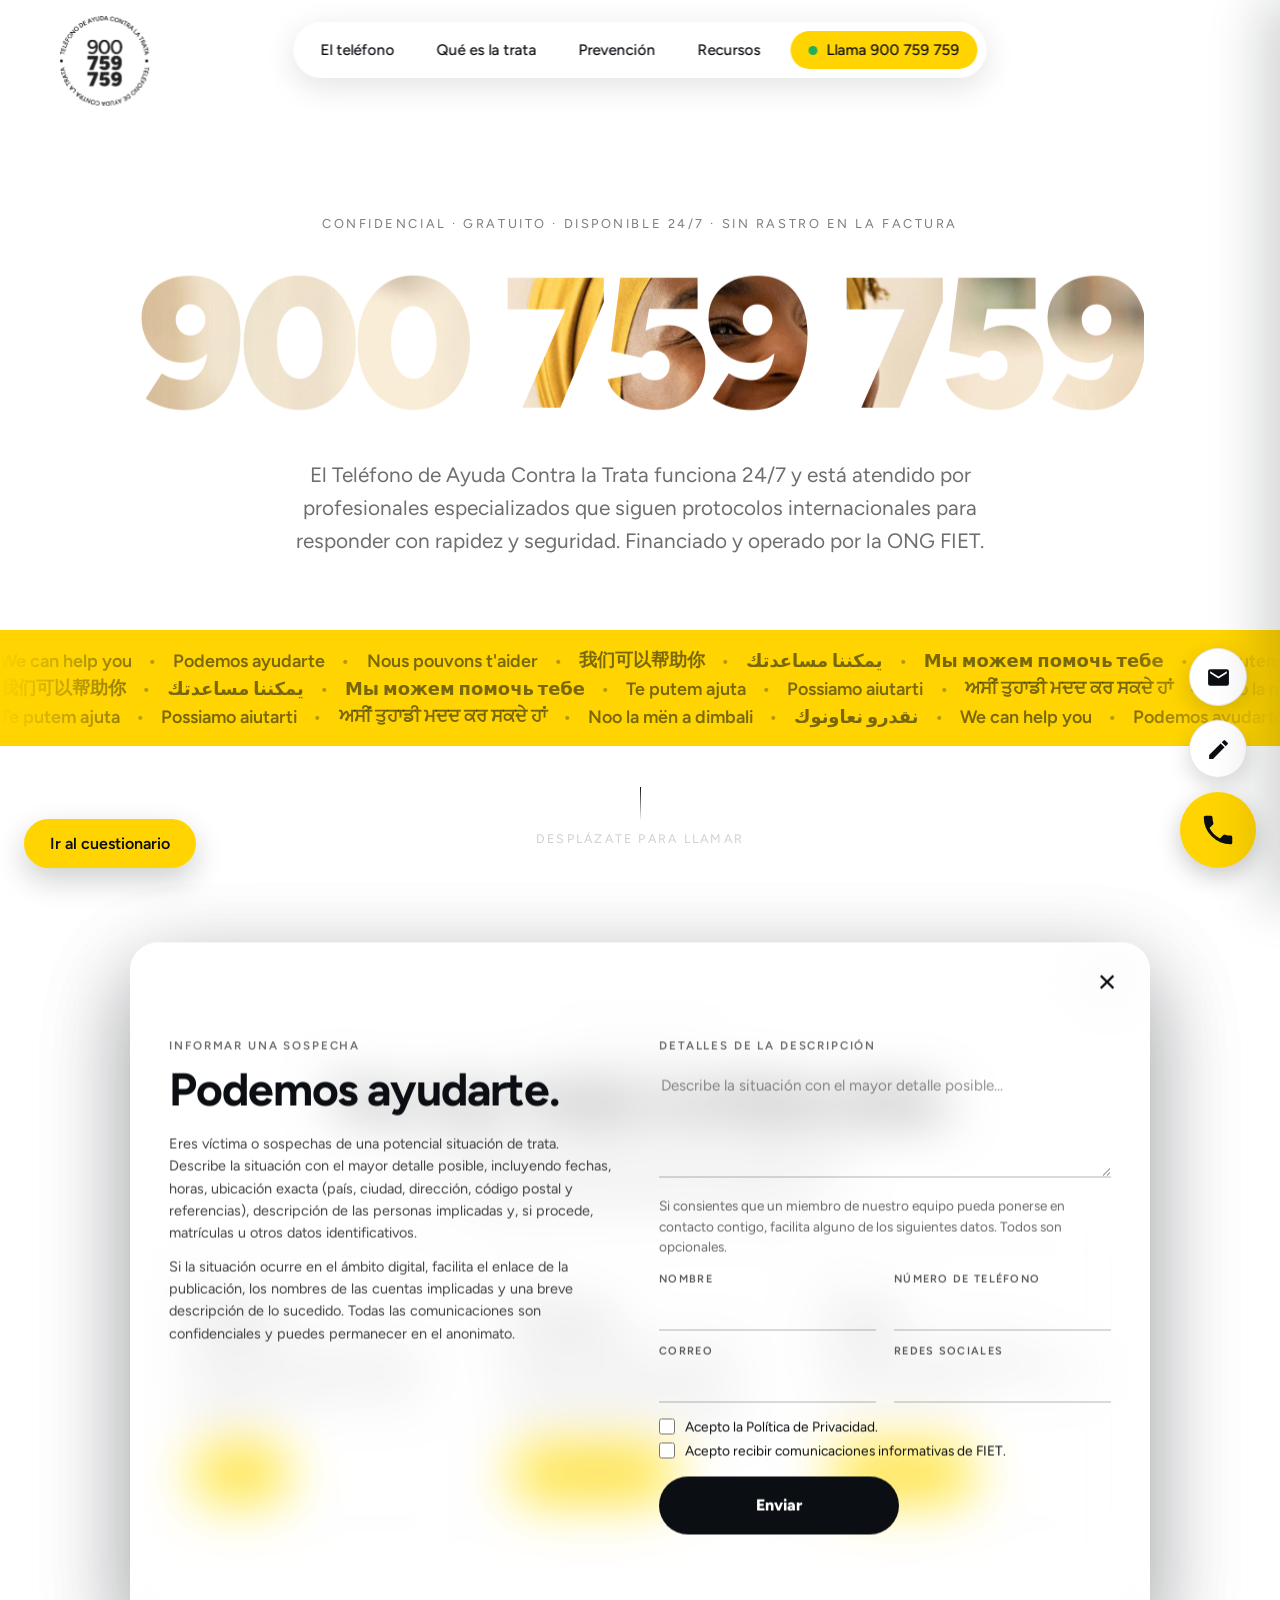
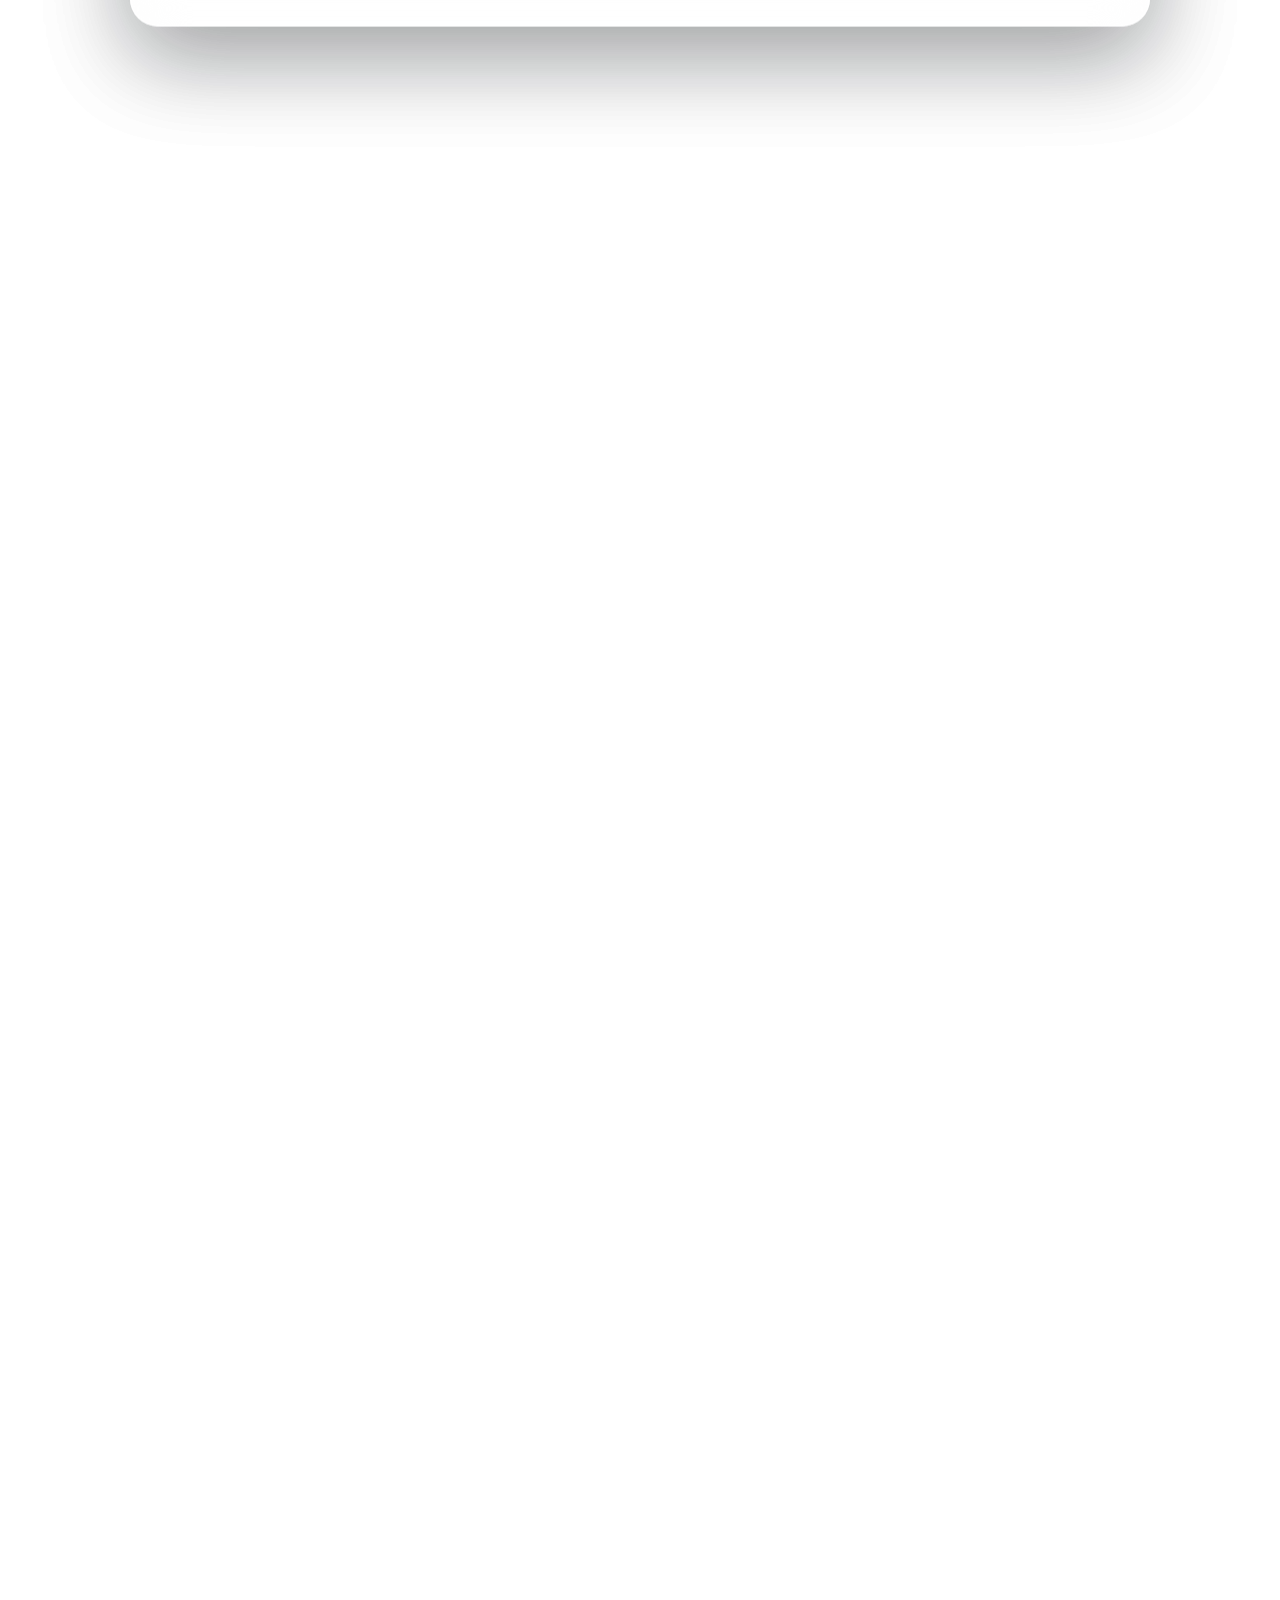
==== commit df59f9b0: "Fragmentación del número, responsive del teléfono y logo móvil - El número de la portada se fragment" ====
--- a/index.html
+++ b/index.html
@@ -14,6 +14,7 @@
     .tel-stage{ position:sticky; top:0; height:100vh; overflow:hidden; display:grid; place-items:center; }
 
     /* Número gigante con la imagen a través de los dígitos */
+    .tel-frag{ position:absolute; inset:0; width:100%; height:100%; z-index:2; pointer-events:none; }
     .tel-cover{ position:absolute; z-index:2; left:0; right:0; top:43%; transform:translateY(-50%); display:flex; flex-direction:column; align-items:center; text-align:center; padding:0 24px; }
     .tel-number{ font-family:var(--font-body); font-weight:900;
       font-size:clamp(3.5rem,14.5vw,15rem); line-height:.95; letter-spacing:-.04em; white-space:nowrap;
@@ -45,7 +46,7 @@
     .steps-labels .step:last-child{ text-align:right; }
     .steps-labels .step{ font-family:var(--font-body); font-weight:500; font-size:clamp(.82rem,1.1vw,1.05rem); color:rgba(11,14,18,.3); }
     .steps-labels .num{ font-weight:700; }
-    @media (max-width:820px){ .tel-steps{ bottom:3vh; width:94vw; } .steps-labels{ gap:8px; } .steps-labels .step{ font-size:.72rem; } }
+    @media (max-width:820px){ .tel-steps{ top:12vh; bottom:auto; width:88vw; } .steps-labels{ justify-content:center; gap:0; margin-top:12px; } .steps-labels .step{ font-size:.98rem; text-align:center; } .steps-labels .step:last-child{ text-align:center; } }
 
     /* Píldora amarilla encima del móvil */
     .tel-pill{ position:absolute; z-index:3; left:50%; top:50%; background:#FFD400; color:#0B0E12; font-family:var(--font-body); font-weight:600; font-size:1rem; padding:11px 22px; border-radius:999px; white-space:nowrap; box-shadow:0 12px 30px rgba(11,14,18,.2); opacity:0; will-change:transform,opacity; }
@@ -57,8 +58,9 @@
     .tel-topic-label{ font-family:var(--font-display); font-weight:300; text-transform:uppercase; letter-spacing:.16em; line-height:1.15; color:var(--fg); white-space:nowrap; font-size:2.1rem; }
     .tel-topic-paras{ position:relative; margin-top:24px; }
     .tel-topic-paras .para{ position:absolute; top:0; left:0; right:0; opacity:0; }
-    @media (max-width:820px){ .tel-topic{ top:auto; bottom:8vh; left:0; right:0; width:auto; text-align:center; padding:0 24px; }
-      .tel-topic-eye{ justify-content:center; } }
+    @media (max-width:820px){ .tel-topic{ top:64vh; bottom:auto; left:0; right:0; width:auto; text-align:center; padding:0 22px; }
+      .tel-topic-eye{ justify-content:center; } .tel-topic-paras{ margin-top:14px; }
+      .tel-topic-label{ white-space:normal; text-align:center; line-height:1.25; letter-spacing:.1em; } }
 
     /* Teléfono Android */
     .tel-phone{ position:absolute; z-index:1; width:300px; height:620px; border-radius:44px; background:#0a0a0b;
@@ -72,7 +74,7 @@
     .statusbar .icons svg{ width:15px; height:15px; }
     .call-top{ flex:1; display:flex; flex-direction:column; align-items:center; justify-content:center; text-align:center; padding:0 24px; }
     .call-label{ font-size:.82rem; color:#9aa0aa; margin-bottom:24px; letter-spacing:.04em; }
-    .avatar{ width:104px; height:104px; border-radius:50%; background:url(hero-poster.webp) 60% 28% / cover; position:relative; margin-bottom:22px; }
+    .avatar{ width:104px; height:104px; border-radius:50%; background:#fff url(logo.png) center / 76% no-repeat; position:relative; margin-bottom:22px; }
     .avatar::after{ content:""; position:absolute; inset:-10px; border-radius:50%; border:2px solid rgba(31,174,90,.7); animation:ring 1.7s ease-out infinite; }
     @keyframes ring{ 0%{transform:scale(1);opacity:.75} 100%{transform:scale(1.28);opacity:0} }
     .call-name{ font-size:1.45rem; font-weight:600; line-height:1.2; }
@@ -126,6 +128,7 @@
 
   <section class="tel-track" id="telTrack">
     <div class="tel-stage">
+      <canvas class="tel-frag" id="telFrag" aria-hidden="true"></canvas>
       <div class="tel-cover" id="telCover">
         <span class="tel-eyebrow" id="telEyebrow">Confidencial · Gratuito · Disponible 24/7 · Sin rastro en la factura</span>
         <div class="tel-number" id="telNum">900&nbsp;759&nbsp;759</div>
@@ -227,27 +230,100 @@
       function clamp(v,a,b){return v<a?a:v>b?b:v;}
       function lerp(a,b,t){return a+(b-a)*t;}
       function ease(t){return t<0.5?4*t*t*t:1-Math.pow(-2*t+2,3)/2;}
+
+      // ===== Fragmentación del número en partículas (estilo "qué es la trata") =====
+      var cv=document.getElementById("telFrag"), fctx=cv.getContext("2d");
+      var heroImg=new Image(), particles=[], pReady=false, pStep=3, pCenterX=0, pCenterY=0;
+      function sizeCanvas(){
+        var dpr=Math.min(window.devicePixelRatio||1, 2);
+        cv.width=Math.round(window.innerWidth*dpr);
+        cv.height=Math.round(window.innerHeight*dpr);
+        fctx.setTransform(dpr,0,0,dpr,0,0);
+      }
+      function buildParticles(){
+        if(!heroImg.complete || !heroImg.naturalWidth) return;
+        var prevT=num.style.transform, prevO=num.style.opacity;      // medir el número en tamaño natural
+        num.style.transform="none"; num.style.opacity="1";
+        var r=num.getBoundingClientRect();
+        num.style.transform=prevT; num.style.opacity=prevO;
+        var W=Math.ceil(r.width), H=Math.ceil(r.height);
+        if(W<2||H<2) return;
+        pCenterX=r.left+r.width/2; pCenterY=r.top+r.height/2;
+        var cs=getComputedStyle(num), fpx=parseFloat(cs.fontSize);
+        var padY=Math.ceil(fpx*0.4), CW=W, CH=H+padY*2;              // canvas más alto para no recortar los dígitos
+        var off=document.createElement("canvas"); off.width=CW; off.height=CH;
+        var o=off.getContext("2d");
+        o.textAlign="center"; o.textBaseline="alphabetic";
+        try{ o.letterSpacing=(-0.04*fpx)+"px"; }catch(e){}
+        o.font=cs.fontWeight+" "+cs.fontSize+" "+cs.fontFamily;
+        var mm=o.measureText(num.textContent);
+        var asc=mm.fontBoundingBoxAscent, desc=mm.fontBoundingBoxDescent;
+        if(!(asc>0)){ asc=0.8*fpx; desc=0.2*fpx; }                   // fallback si el navegador no da métricas
+        var baseY=padY + (H + asc - desc)/2;                         // línea base como en el DOM (interlineado repartido simétrico)
+        o.fillStyle="#000";
+        o.fillText(num.textContent, CW/2, baseY);
+        o.globalCompositeOperation="source-in";                      // rellenar el texto con la imagen (cover)
+        var iw=heroImg.naturalWidth, ih=heroImg.naturalHeight, sc=Math.max(CW/iw,CH/ih), dw=iw*sc, dh=ih*sc;
+        o.drawImage(heroImg, (CW-dw)*0.58, (CH-dh)*0.33, dw, dh);
+        var d; try{ d=o.getImageData(0,0,CW,CH).data; }catch(e){ return; }
+        particles=[];
+        for(var y=0;y<CH;y+=pStep){ for(var x=0;x<CW;x+=pStep){
+          var i=(y*CW+x)*4; if(d[i+3]<128) continue;
+          var ang=Math.random()*Math.PI*2, spd=0.4+Math.random();
+          particles.push({ hx:x-CW/2, hy:(y-padY)-H/2,              // origen relativo al centro real del número
+            col:"rgba("+d[i]+","+d[i+1]+","+d[i+2]+","+(d[i+3]/255).toFixed(2)+")",
+            vx:Math.cos(ang)*spd, vy:Math.sin(ang)*spd-0.25, spread:60+Math.random()*220 });
+        }}
+        pReady=particles.length>0;
+      }
+      function drawParticles(cloudScale, ty, frag, alpha){
+        fctx.clearRect(0,0,window.innerWidth,window.innerHeight);
+        if(!pReady || alpha<=0) return;
+        fctx.globalAlpha=alpha;
+        var cx=pCenterX, cy=pCenterY+ty, sz=Math.max(1, pStep*cloudScale*(1.5-0.7*frag)), ef=frag*frag;
+        for(var k=0;k<particles.length;k++){
+          var pt=particles[k];
+          fctx.fillStyle=pt.col;
+          fctx.fillRect(cx+pt.hx*cloudScale+pt.vx*pt.spread*ef, cy+pt.hy*cloudScale+pt.vy*pt.spread*ef, sz, sz);
+        }
+        fctx.globalAlpha=1;
+      }
+      sizeCanvas();
+      heroImg.onload=function(){ sizeCanvas(); buildParticles(); onScroll(); };
+      heroImg.src="hero-poster.webp";
+      if(document.fonts&&document.fonts.ready){ document.fonts.ready.then(function(){ buildParticles(); onScroll(); }); }
+
       function onScroll(){
         var rect=track.getBoundingClientRect();
         var total=track.offsetHeight-window.innerHeight;
         var p=clamp(-rect.top/total,0,1);
-        // Número -> teléfono
+        // Número -> (fragmentación en partículas) -> teléfono
         var ns=ease(clamp(p/0.30,0,1));
-        num.style.transform="translateY("+lerp(0,-window.innerHeight*0.04,ns)+"px) scale("+lerp(1,0.135,ns)+")";
-        num.style.opacity=(1-clamp((p-0.24)/0.06,0,1)).toFixed(3);
+        var nTy=lerp(0,-window.innerHeight*0.04,ns), nScale=lerp(1,0.135,ns);
+        num.style.transform="translateY("+nTy+"px) scale("+nScale+")";
+        if(pReady){
+          num.style.opacity=(1-clamp((p-0.06)/0.05,0,1)).toFixed(3);      // el número se apaga y las partículas toman el relevo
+          var frag=ease(clamp((p-0.07)/0.15,0,1));                         // el número se fragmenta y se dispersa (empieza antes)
+          var pAlpha=clamp((p-0.03)/0.05,0,1)*(1-clamp((p-0.24)/0.06,0,1));// partículas presentes antes (bajo el número) y luego se desvanecen
+          drawParticles(nScale, nTy, frag, pAlpha);
+        } else {
+          num.style.opacity=(1-clamp((p-0.24)/0.06,0,1)).toFixed(3);      // reserva si aún no hay partículas
+        }
         eyebrow.style.opacity=(1-clamp(p/0.10,0,1)).toFixed(3);
         sub.style.opacity=(1-clamp(p/0.10,0,1)).toFixed(3);
         marquees.style.opacity=(1-clamp(p/0.10,0,1)).toFixed(3);
         hint.style.opacity=(1-clamp(p/0.07,0,1)).toFixed(3);
-        var pp=ease(clamp((p-0.10)/0.20,0,1));
+        var pp=ease(clamp((p-0.18)/0.12,0,1));
         var shift=ease(clamp((p-0.31)/0.05,0,1));
         var wide=window.innerWidth>820;
         var px=wide?lerp(0,-window.innerWidth*0.26,shift):0;
+        var py=wide?0:lerp(0,-window.innerHeight*0.14,shift);          // móvil: el teléfono sube (bajo la línea de pasos)
+        var restShrink=wide?lerp(1,0.72,shift):lerp(1,0.48,shift);     // móvil: encoge más para dejar hueco al texto
         phone.style.opacity=pp.toFixed(3);
-        phone.style.transform="translate("+px+"px,"+lerp(70,0,pp)+"px) scale("+(lerp(0.92,1,pp)*lerp(1,0.72,shift))+")";
+        phone.style.transform="translate("+px+"px,"+(lerp(70,0,pp)+py)+"px) scale("+(lerp(0.92,1,pp)*restShrink)+")";
         topic.style.opacity=clamp((p-0.37)/0.03,0,1).toFixed(3);
         var conv=ease(clamp((p-0.41)/0.04,0,1));
-        var bigPx=Math.min(Math.max(1.3*16, window.innerWidth*0.024), 2.1*16);
+        var bigPx=wide?Math.min(Math.max(1.3*16, window.innerWidth*0.024), 2.1*16):1.1*16; // móvil: título más pequeño para que no se salga
         topicLabel.style.fontSize=lerp(bigPx,0.78*16,conv).toFixed(2)+"px";
         topicDot.style.opacity=conv.toFixed(3);
         var reveal=clamp((p-0.46)/0.06,0,1);
@@ -259,7 +335,7 @@
         topicText2.style.opacity=(v2app*(1-clamp((p-0.66)/0.025,0,1))).toFixed(3);
         var litN2=Math.floor(reveal2*tchars2.length);
         for(var cj=0;cj<tchars2.length;cj++){ var onc2=cj<litN2; if(onc2!==tchars2[cj]._on){ tchars2[cj]._on=onc2; tchars2[cj].classList.toggle("lit",onc2); } }
-        var pillY=wide?-267:-241;
+        var pillY=wide?-267:window.innerHeight*0.08;                   // móvil: la píldora justo bajo el teléfono (encima del texto)
         pill.style.opacity=v2app.toFixed(3);
         pill.style.transform="translate(-50%,-50%) translate("+px+"px,"+pillY+"px) scale("+lerp(0.85,1,ease(v2app))+")";
         var reveal3=clamp((p-0.68)/0.06,0,1);
@@ -274,10 +350,15 @@
         var storyP=(reveal+reveal2+reveal3+reveal4)/4;
         stepsFill.style.width=(storyP*100).toFixed(1)+"%";
         var rr=[reveal,reveal2,reveal3,reveal4];
-        for(var si=0;si<stepEls.length;si++){ stepEls[si].style.color="rgba(11,14,18,"+(0.3+0.7*rr[si]).toFixed(3)+")"; }
+        if(wide){
+          for(var si=0;si<stepEls.length;si++){ stepEls[si].style.display=""; stepEls[si].style.color="rgba(11,14,18,"+(0.3+0.7*rr[si]).toFixed(3)+")"; }
+        } else {
+          var cur=0; for(var ss=0;ss<4;ss++){ if(rr[ss]>0) cur=ss; }   // móvil: solo el paso actual, centrado
+          for(var sm=0;sm<stepEls.length;sm++){ stepEls[sm].style.display=(sm===cur)?"":"none"; stepEls[sm].style.color="rgba(11,14,18,1)"; }
+        }
       }
       window.addEventListener("scroll",onScroll,{passive:true});
-      window.addEventListener("resize",onScroll);
+      window.addEventListener("resize",function(){ sizeCanvas(); buildParticles(); onScroll(); });
       onScroll();
     })();
   </script>
--- a/styles.css
+++ b/styles.css
@@ -183,7 +183,7 @@
   .nav-call{ display:inline-flex; align-items:center; gap:9px; margin-left:6px; background:#FFD400; color:#0B0E12!important; font-weight:600; padding:10px 18px!important; border-radius:999px; }
   .nav-call .live{ width:9px; height:9px; border-radius:50%; background:#1FAE5A; box-shadow:0 0 0 0 rgba(31,174,90,.7); animation:livePulse 1.4s ease-out infinite; }
   @keyframes livePulse{ 0%{ box-shadow:0 0 0 0 rgba(31,174,90,.7); } 70%{ box-shadow:0 0 0 7px rgba(31,174,90,0); } 100%{ box-shadow:0 0 0 0 rgba(31,174,90,0); } }
-  @media (max-width:560px){ .navbar{ gap:2px; padding:6px; } .navbar a{ font-size:.82rem; padding:8px 12px; } .site-logo{ top:14px; left:14px; } .site-logo img{ height:46px; } }
+  @media (max-width:560px){ .navbar{ gap:2px; padding:6px; } .navbar a{ font-size:.82rem; padding:8px 12px; } .site-logo{ top:12px; left:14px; } .site-logo img{ height:58px; } }
 
   /* ================= RESPONSIVE ================= */
 
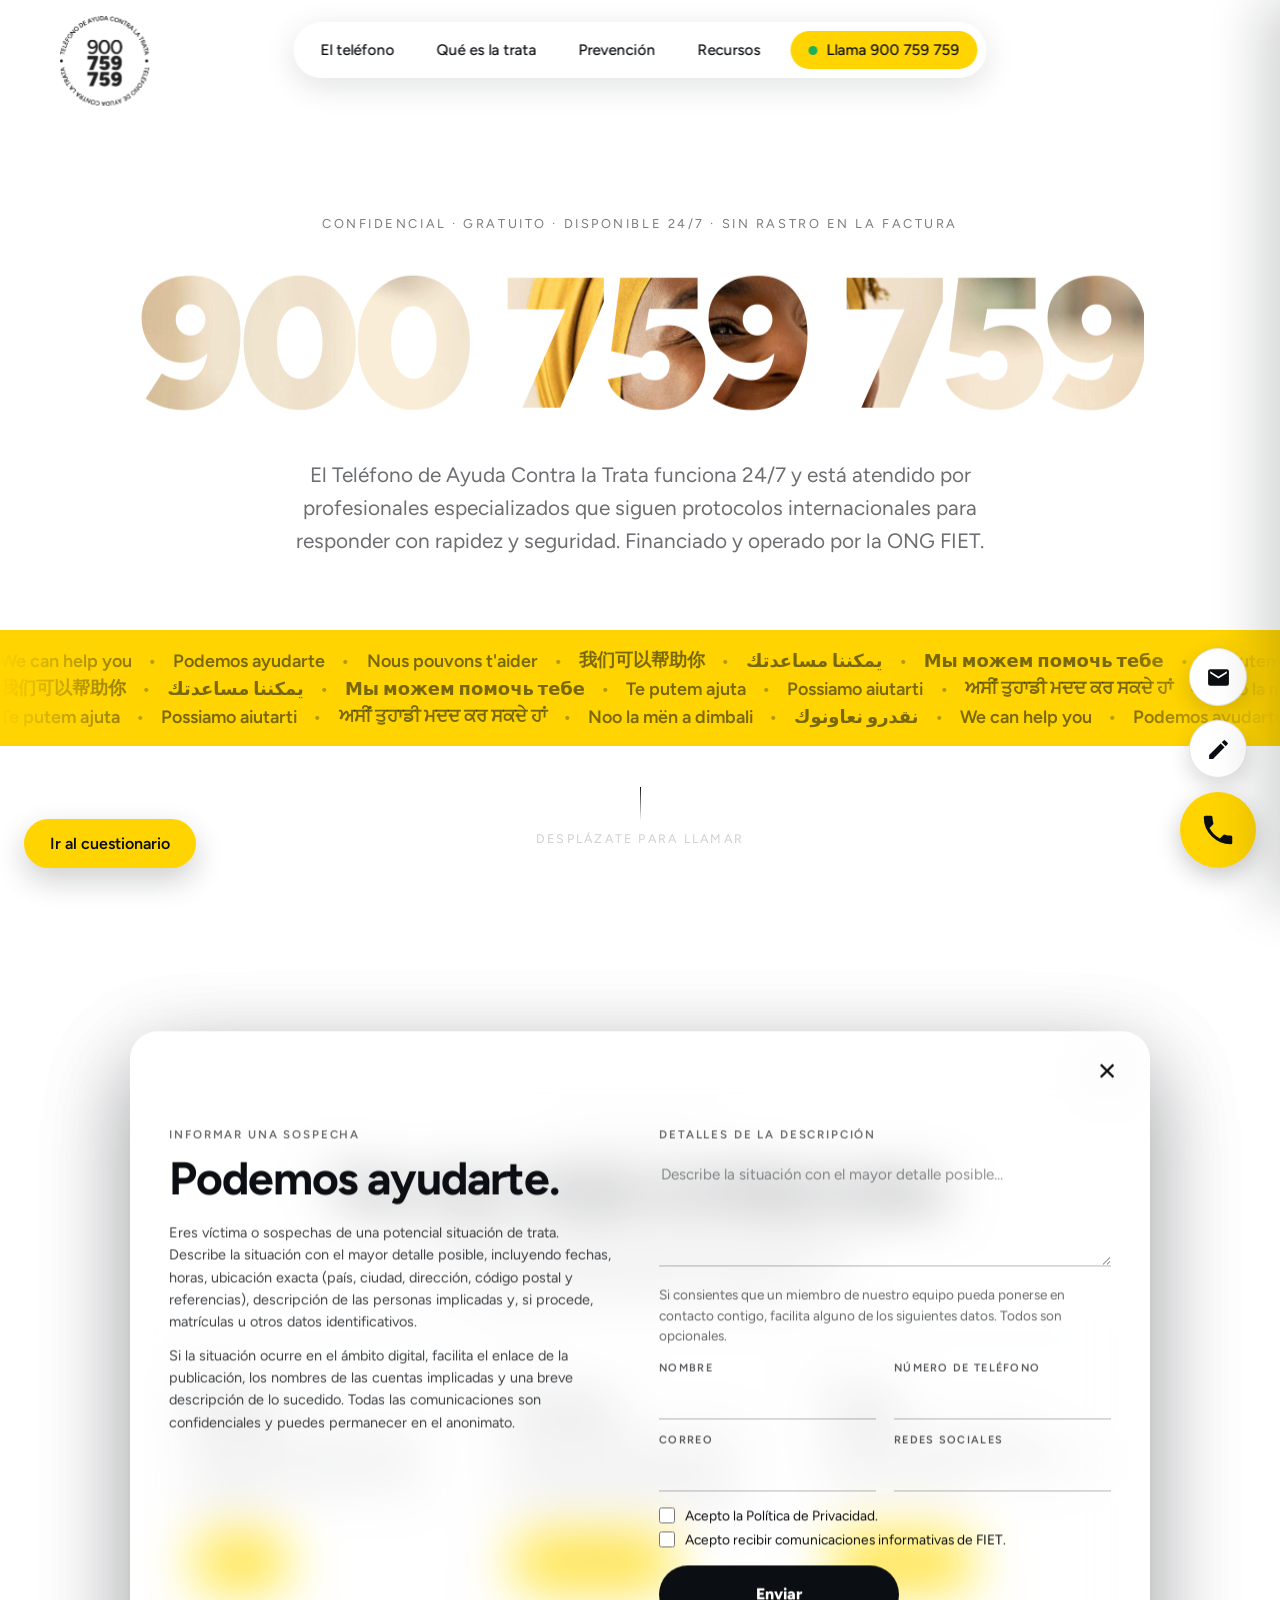
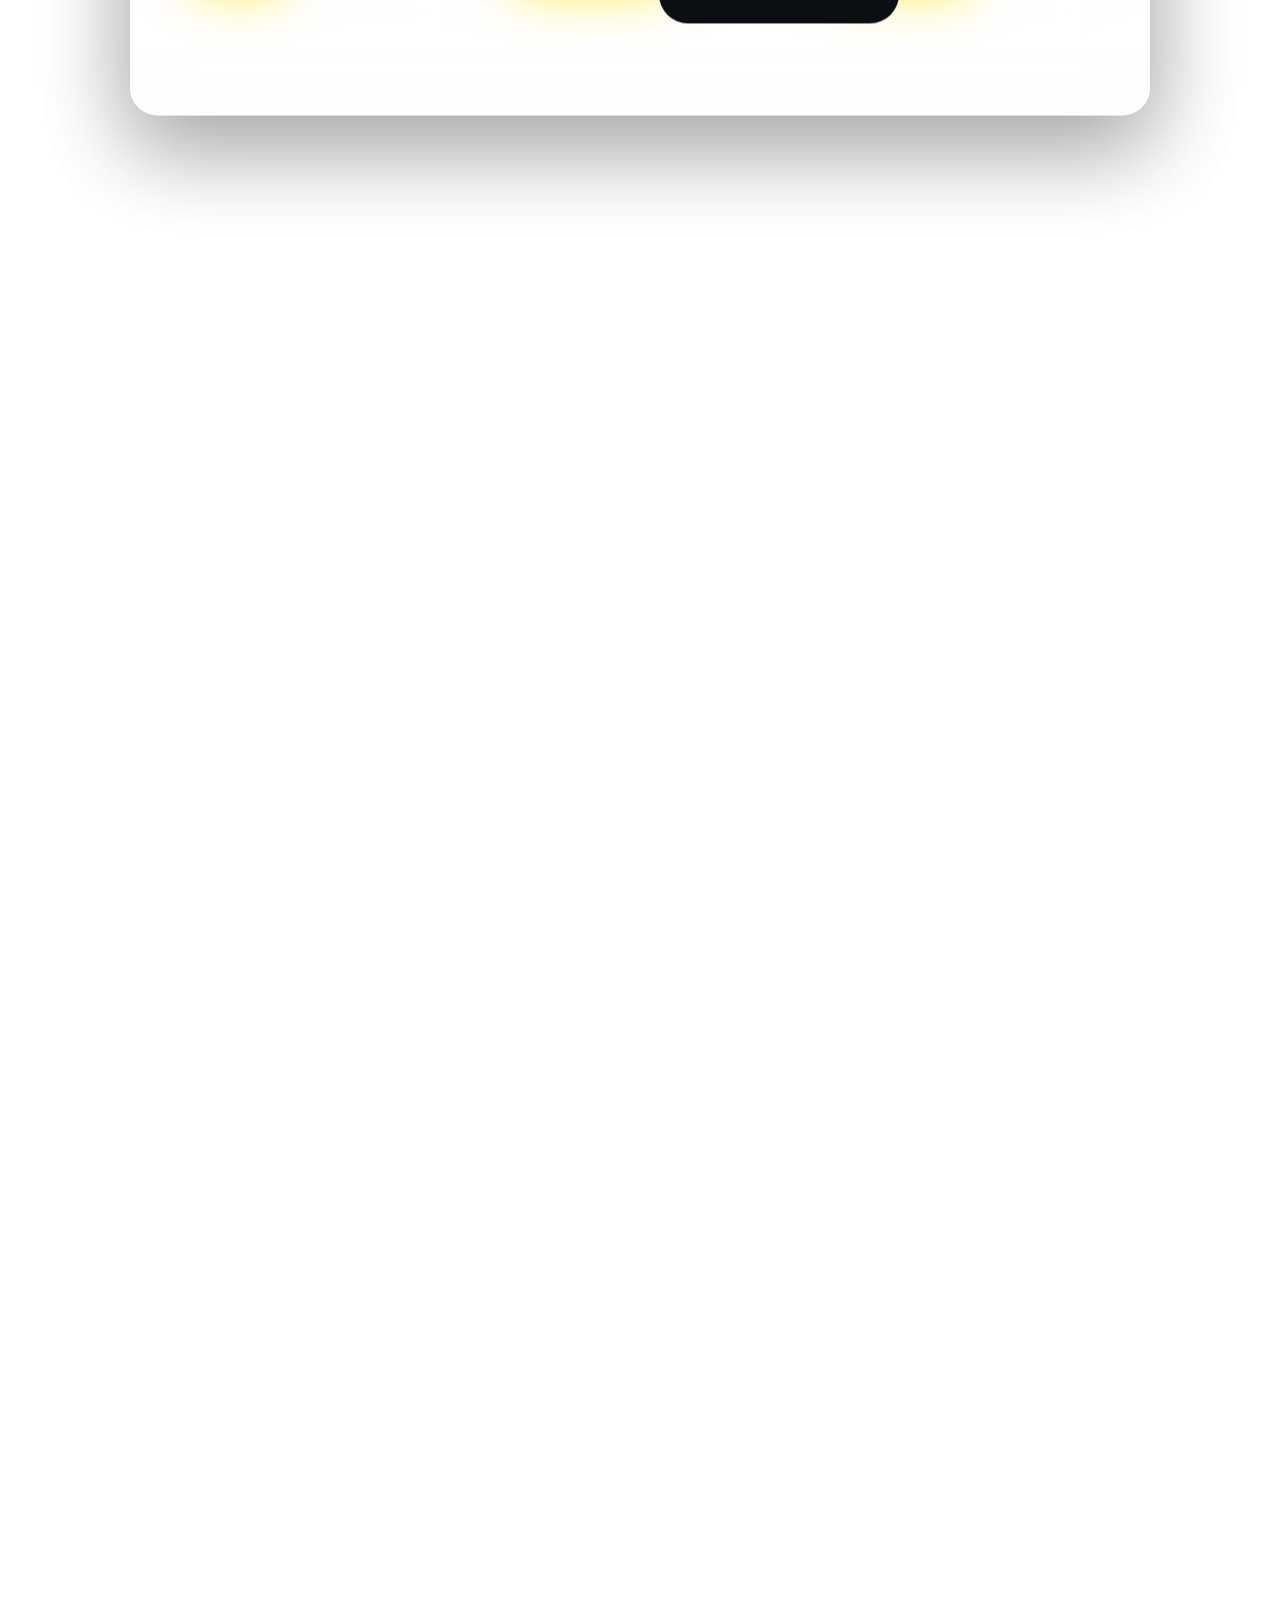
==== commit 74c7ec1f: "Nueva página Recursos (portada estática clonada de Prevención) - recursos.html con la portada del ví" ====
--- a/index.html
+++ b/index.html
@@ -122,9 +122,17 @@
     <a href="index.html">El teléfono</a>
     <a href="que_es_la_trata.html">Qué es la trata</a>
     <a href="prevencion.html">Prevención</a>
-    <a href="#recursos">Recursos</a>
+    <a href="recursos.html">Recursos</a>
     <a class="nav-call" href="tel:900759759" aria-label="Llamar al 900 759 759"><span class="live"></span>Llama 900 759 759</a>
   </nav>
+  <!-- Menú hamburguesa (móvil) -->
+  <button class="nav-burger" id="navBurger" type="button" aria-label="Abrir menú" aria-expanded="false"><span></span></button>
+  <div class="nav-backdrop" id="navBackdrop"></div>
+  <aside class="nav-drawer" id="navDrawer" aria-label="Menú de navegación">
+    <button class="nav-drawer-close" id="navDrawerClose" type="button" aria-label="Cerrar menú">&times;</button>
+    <nav class="nav-drawer-links" id="navDrawerLinks"></nav>
+  </aside>
+
 
   <section class="tel-track" id="telTrack">
     <div class="tel-stage">
@@ -428,7 +436,7 @@
   <!-- Botones flotantes persistentes -->
   <a class="fab-quiz js-open-quiz" href="#cuestionario">Ir al cuestionario</a>
   <div class="fab-stack">
-    <a class="fab-sec" href="mailto:informacion@fiet.ong?subject=Contacto%20-%20Tel%C3%A9fono%20contra%20la%20Trata" aria-label="Enviar un correo">
+    <a class="fab-sec fab-mail" href="mailto:informacion@fiet.ong?subject=Contacto%20-%20Tel%C3%A9fono%20contra%20la%20Trata" aria-label="Enviar un correo">
       <svg viewBox="0 0 24 24" fill="currentColor" aria-hidden="true"><path d="M20 4H4a2 2 0 0 0-2 2v12a2 2 0 0 0 2 2h16a2 2 0 0 0 2-2V6a2 2 0 0 0-2-2zm0 4-8 5-8-5V6l8 5 8-5v2z"/></svg>
     </a>
     <button class="fab-sec" id="fabForm" type="button" aria-label="Abrir formulario de contacto">
@@ -437,6 +445,9 @@
     <a class="fab-call" href="tel:900759759" aria-label="Llamar al teléfono de ayuda">
       <svg viewBox="0 0 24 24" fill="currentColor" aria-hidden="true"><path d="M6.62 10.79a15.53 15.53 0 0 0 6.59 6.59l2.2-2.2a1 1 0 0 1 1.02-.24 11.36 11.36 0 0 0 3.57.57 1 1 0 0 1 1 1V20a1 1 0 0 1-1 1A17 17 0 0 1 3 4a1 1 0 0 1 1-1h3.5a1 1 0 0 1 1 1 11.36 11.36 0 0 0 .57 3.57 1 1 0 0 1-.24 1.02l-2.21 2.2z"/></svg>
     </a>
+    <button class="fab-toggle" id="fabToggle" type="button" aria-label="Mostrar acciones de contacto" aria-expanded="false">
+      <svg viewBox="0 0 24 24" fill="currentColor" aria-hidden="true"><path d="M21 12.22C21 6.73 16.74 3 12 3c-4.69 0-9 3.65-9 9.28-.6.34-1 .98-1 1.72v2c0 1.1.9 2 2 2h1v-6.1c0-3.87 3.13-7 7-7s7 3.13 7 7V19h-8v2h8c1.1 0 2-.9 2-2v-1.22c.59-.31 1-.92 1-1.64v-2.3c0-.7-.41-1.31-1-1.62z"/><circle cx="9" cy="13" r="1"/><circle cx="15" cy="13" r="1"/><path d="M18 11.03A6.04 6.04 0 0 0 12.05 6c-3.03 0-6.29 2.51-6.03 6.45a8.075 8.075 0 0 0 4.86-5.89A8.115 8.115 0 0 0 18 11.68z"/></svg>
+    </button>
   </div>
 
   <!-- Cuestionario de autoevaluación (panel lateral) -->
@@ -454,5 +465,6 @@
   </aside>
   <script src="quiz.js"></script>
   <script src="report.js"></script>
+  <script src="nav.js"></script>
 </body>
 </html>
--- a/styles.css
+++ b/styles.css
@@ -93,7 +93,7 @@
   @media (max-width:480px){ .q{ flex-wrap:wrap; } .q-opts{ width:100%; justify-content:flex-end; } }
 
   /* ===== Sección "Informar una sospecha" (entra deslizando desde abajo) ===== */
-  .report{ position:fixed; inset:0; margin:auto; z-index:55; width:min(1020px,88vw); height:min(76vh,780px); border-radius:28px; background:rgba(255,255,255,.45); backdrop-filter:blur(26px) saturate(150%); -webkit-backdrop-filter:blur(26px) saturate(150%); border:1px solid rgba(255,255,255,.55); box-shadow:0 30px 90px rgba(11,14,18,.22); transform:translateY(122%); transition:transform .9s cubic-bezier(0.22,1,0.36,1); will-change:transform; overflow-y:auto; font-family:var(--font-body); }
+  .report{ position:fixed; inset:0; margin:auto; z-index:55; width:min(1020px,88vw); height:min(76vh,780px); border-radius:28px; background:rgba(255,255,255,.45); backdrop-filter:blur(26px) saturate(150%); -webkit-backdrop-filter:blur(26px) saturate(150%); border:1px solid rgba(255,255,255,.55); box-shadow:0 30px 90px rgba(11,14,18,.22); transform:translateY(135%); transition:transform .9s cubic-bezier(0.22,1,0.36,1); will-change:transform; overflow-y:auto; font-family:var(--font-body); }
   .report.show{ transform:translateY(0); }
   .report-inner{ min-height:100%; box-sizing:border-box; display:grid; grid-template-columns:1fr 1fr; gap:clamp(24px,3vw,44px); align-content:center; padding:clamp(24px,3.5vh,44px) clamp(24px,3vw,44px); }
   .report .tag{ display:inline-block; font-size:.72rem; letter-spacing:.16em; text-transform:uppercase; font-weight:600; color:rgba(11,14,18,.62); margin-bottom:14px; }
@@ -170,6 +170,10 @@
   .fab-call svg{ width:38px; height:38px; }
   .fab-sec{ width:58px; height:58px; border-radius:50%; background:#FFFFFF; color:#0B0E12; display:flex; align-items:center; justify-content:center; border:1px solid rgba(11,14,18,.10); box-shadow:0 8px 22px rgba(11,14,18,.16); cursor:pointer; transition:transform .2s ease, box-shadow .2s ease; }
   .fab-sec:hover{ transform:translateY(-3px) scale(1.06); box-shadow:0 12px 28px rgba(11,14,18,.22); }
+  .fab-toggle{ display:none; align-items:center; justify-content:center; width:60px; height:60px; border-radius:50%; background:#FFD400; color:#0B0E12; border:0; box-shadow:0 8px 24px rgba(0,0,0,.22); cursor:pointer; transition:transform .25s ease, box-shadow .2s ease; }
+  .fab-toggle:hover{ transform:translateY(-3px) scale(1.05); box-shadow:0 12px 30px rgba(0,0,0,.28); }
+  .fab-toggle svg{ width:32px; height:32px; }
+  .fab-stack.open .fab-toggle{ background:#0B0E12; color:#FFD400; }
   .fab-sec svg{ width:25px; height:25px; }
   .fab-quiz{ position:fixed; left:24px; bottom:32px; z-index:58; display:inline-flex; align-items:center; background:#FFD400; color:#0B0E12; font-family:var(--font-body); font-weight:600; font-size:1rem; padding:15px 26px; border-radius:999px; text-decoration:none; box-shadow:0 12px 30px rgba(11,14,18,.2); transition:transform .2s ease, box-shadow .2s ease; }
   .fab-quiz:hover{ transform:translateY(-3px); box-shadow:0 16px 36px rgba(11,14,18,.26); }
@@ -185,6 +189,30 @@
   @keyframes livePulse{ 0%{ box-shadow:0 0 0 0 rgba(31,174,90,.7); } 70%{ box-shadow:0 0 0 7px rgba(31,174,90,0); } 100%{ box-shadow:0 0 0 0 rgba(31,174,90,0); } }
   @media (max-width:560px){ .navbar{ gap:2px; padding:6px; } .navbar a{ font-size:.82rem; padding:8px 12px; } .site-logo{ top:12px; left:14px; } .site-logo img{ height:58px; } }
 
+  /* ===== Menú hamburguesa + panel lateral (móvil) ===== */
+  .nav-burger{ display:none; }
+  .nav-drawer, .nav-backdrop{ display:none; }
+  @media (max-width:760px){
+    .nav-burger{ display:inline-flex; align-items:center; justify-content:center; position:fixed; top:16px; right:16px; z-index:62; width:52px; height:52px; border-radius:50%; background:rgba(255,255,255,.55); backdrop-filter:blur(16px) saturate(160%); -webkit-backdrop-filter:blur(16px) saturate(160%); border:1px solid rgba(255,255,255,.6); box-shadow:0 8px 24px rgba(11,14,18,.14); cursor:pointer; }
+    .nav-burger span{ position:relative; display:block; width:22px; height:2px; background:var(--fg); border-radius:2px; transition:background .2s ease; }
+    .nav-burger span::before, .nav-burger span::after{ content:""; position:absolute; left:0; width:22px; height:2px; background:var(--fg); border-radius:2px; transition:transform .3s ease, top .3s ease; }
+    .nav-burger span::before{ top:-7px; } .nav-burger span::after{ top:7px; }
+    .nav-burger[aria-expanded="true"] span{ background:transparent; }
+    .nav-burger[aria-expanded="true"] span::before{ top:0; transform:rotate(45deg); }
+    .nav-burger[aria-expanded="true"] span::after{ top:0; transform:rotate(-45deg); }
+
+    .nav-backdrop{ display:block; position:fixed; inset:0; z-index:96; background:rgba(11,14,18,.32); backdrop-filter:blur(4px); -webkit-backdrop-filter:blur(4px); opacity:0; pointer-events:none; transition:opacity .35s ease; }
+    .nav-backdrop.open{ opacity:1; pointer-events:auto; }
+    .nav-drawer{ display:flex; flex-direction:column; position:fixed; top:0; right:0; z-index:97; height:100vh; width:min(330px,80vw); padding:96px 30px 40px; gap:2px; background:rgba(255,255,255,.5); backdrop-filter:blur(26px) saturate(160%); -webkit-backdrop-filter:blur(26px) saturate(160%); border-left:1px solid rgba(255,255,255,.6); box-shadow:-18px 0 50px rgba(11,14,18,.2); transform:translateX(100%); transition:transform .42s cubic-bezier(0.22,1,0.36,1); }
+    .nav-drawer.open{ transform:translateX(0); }
+    .nav-drawer-links{ display:flex; flex-direction:column; }
+    .nav-drawer-links a{ font-family:var(--font-display); font-size:1.35rem; font-weight:500; color:var(--fg); text-decoration:none; padding:16px 4px; border-bottom:1px solid rgba(11,14,18,.08); }
+    .nav-drawer-links a:last-child{ border-bottom:0; }
+    .nav-drawer-quiz{ margin-top:24px; background:#FFD400; color:#0B0E12; text-align:center; font-weight:600; border-radius:999px; border-bottom:0 !important; padding:16px !important; box-shadow:0 10px 26px rgba(11,14,18,.14); }
+    .fab-quiz{ display:none; }
+    .nav-drawer-close{ position:absolute; top:22px; right:22px; width:42px; height:42px; border:0; background:transparent; font-size:2rem; line-height:1; color:var(--fg); cursor:pointer; border-radius:10px; }
+  }
+
   /* ================= RESPONSIVE ================= */
 
   /* Tablet: reducir paddings grandes de los overlays */
@@ -228,18 +256,23 @@
     .nav-call{ margin-left:0; }
 
     /* Formulario */
-    .report{ width:94vw; height:90vh; border-radius:22px; }
+    .report{ width:94vw; height:85vh; border-radius:22px; top:10vh; bottom:auto; margin:0 auto; }
     .report-inner{ align-content:start; }
     .report-left h2{ font-size:clamp(2.2rem,9vw,3rem); }
     .report-submit{ flex-direction:column; align-items:stretch; }
     .report-submit .btn-hero{ width:100%; min-width:0; }
 
-    /* Botón flotante un poco más pequeño */
-    .fab-stack{ right:16px; bottom:18px; gap:10px; }
-    .fab-call{ width:60px; height:60px; }
-    .fab-call svg{ width:28px; height:28px; }
-    .fab-sec{ width:48px; height:48px; }
-    .fab-sec svg{ width:21px; height:21px; }
+    /* Botones flotantes: speed-dial (icono de persona que despliega los tres hacia arriba) */
+    .fab-stack{ right:16px; bottom:18px; gap:0; }
+    .fab-toggle{ display:flex; }
+    .fab-call, .fab-sec{ position:absolute; left:50%; bottom:0; transform:translate(-50%,0) scale(.35); opacity:0; pointer-events:none; transition:transform .34s cubic-bezier(0.22,1,0.36,1), opacity .22s ease; }
+    .fab-call{ width:56px; height:56px; }
+    .fab-call svg{ width:26px; height:26px; }
+    .fab-sec{ width:52px; height:52px; }
+    .fab-sec svg{ width:22px; height:22px; }
+    .fab-stack.open .fab-call{ opacity:1; pointer-events:auto; transform:translate(-50%,-72px) scale(1); }
+    .fab-stack.open #fabForm{ opacity:1; pointer-events:auto; transform:translate(-50%,-138px) scale(1); }
+    .fab-stack.open .fab-mail{ opacity:1; pointer-events:auto; transform:translate(-50%,-204px) scale(1); }
     .fab-quiz{ left:16px; bottom:18px; padding:12px 18px; font-size:.85rem; }
   }
 
